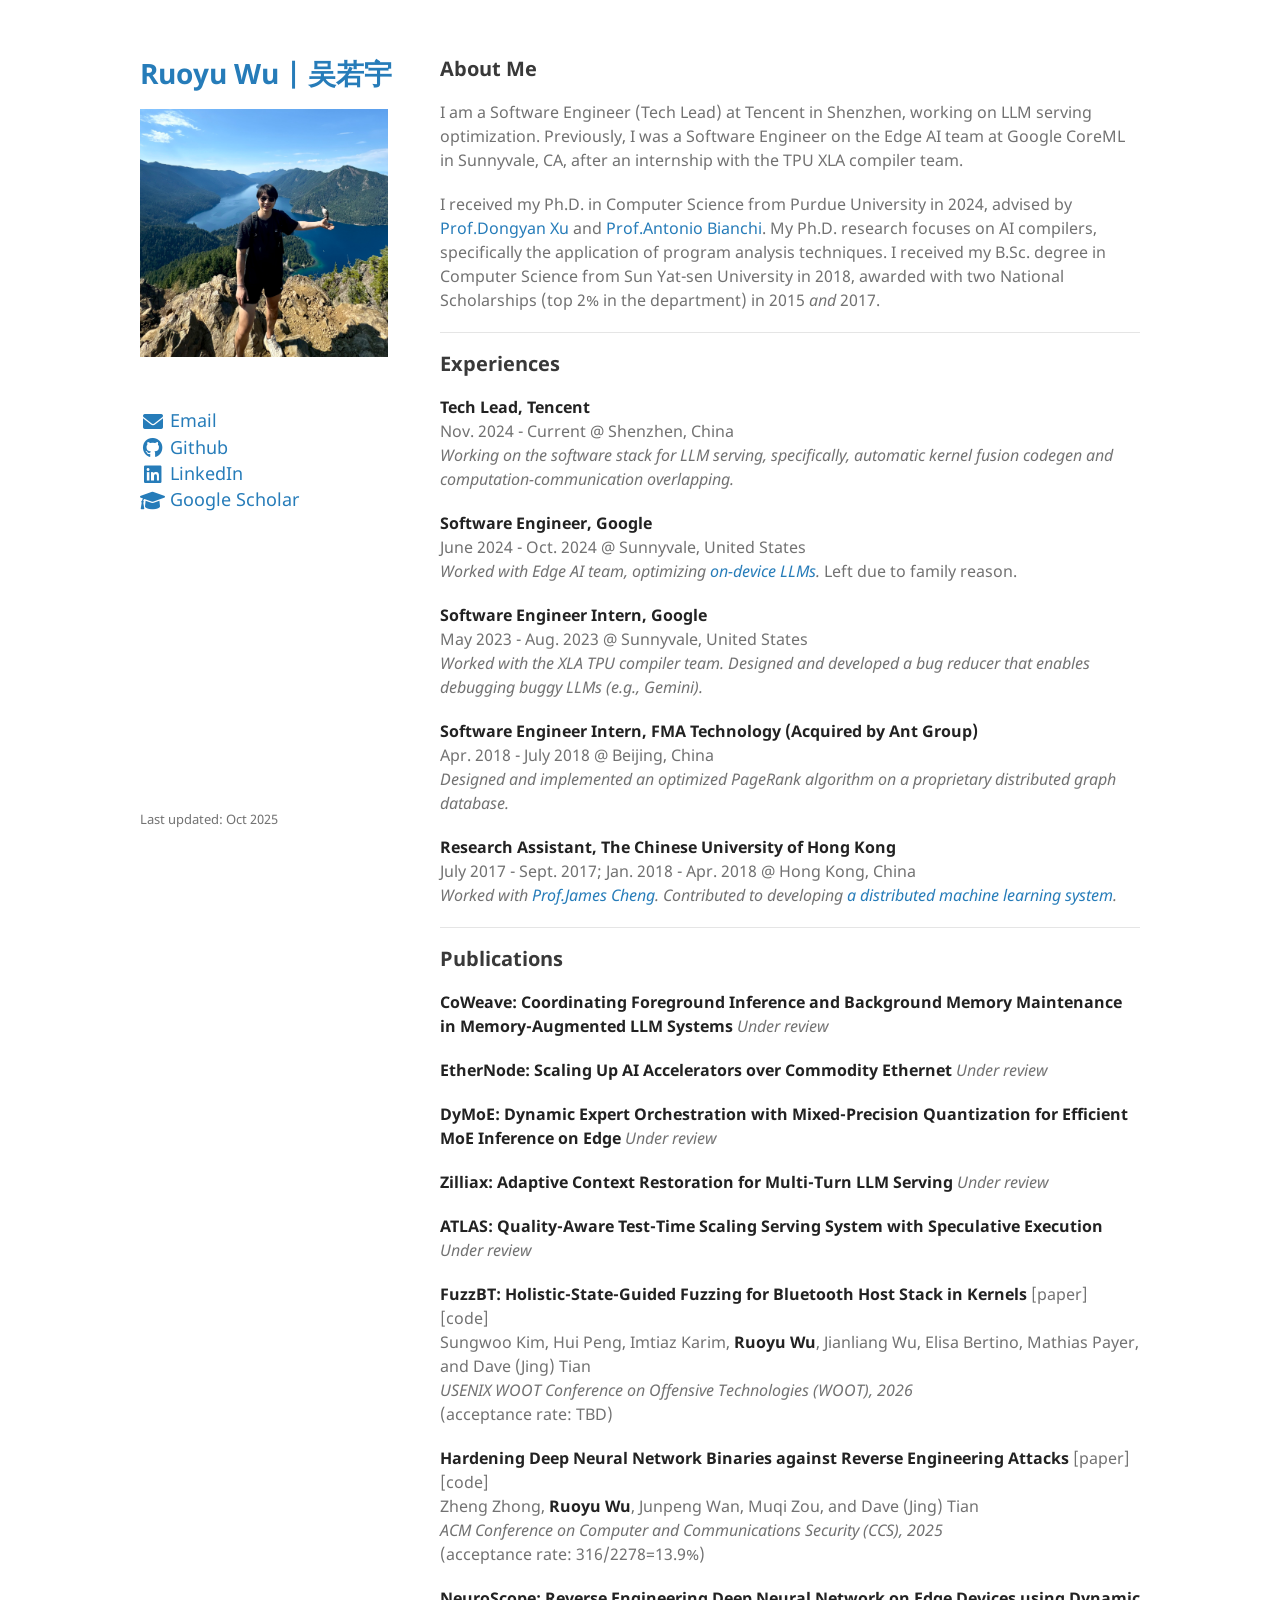
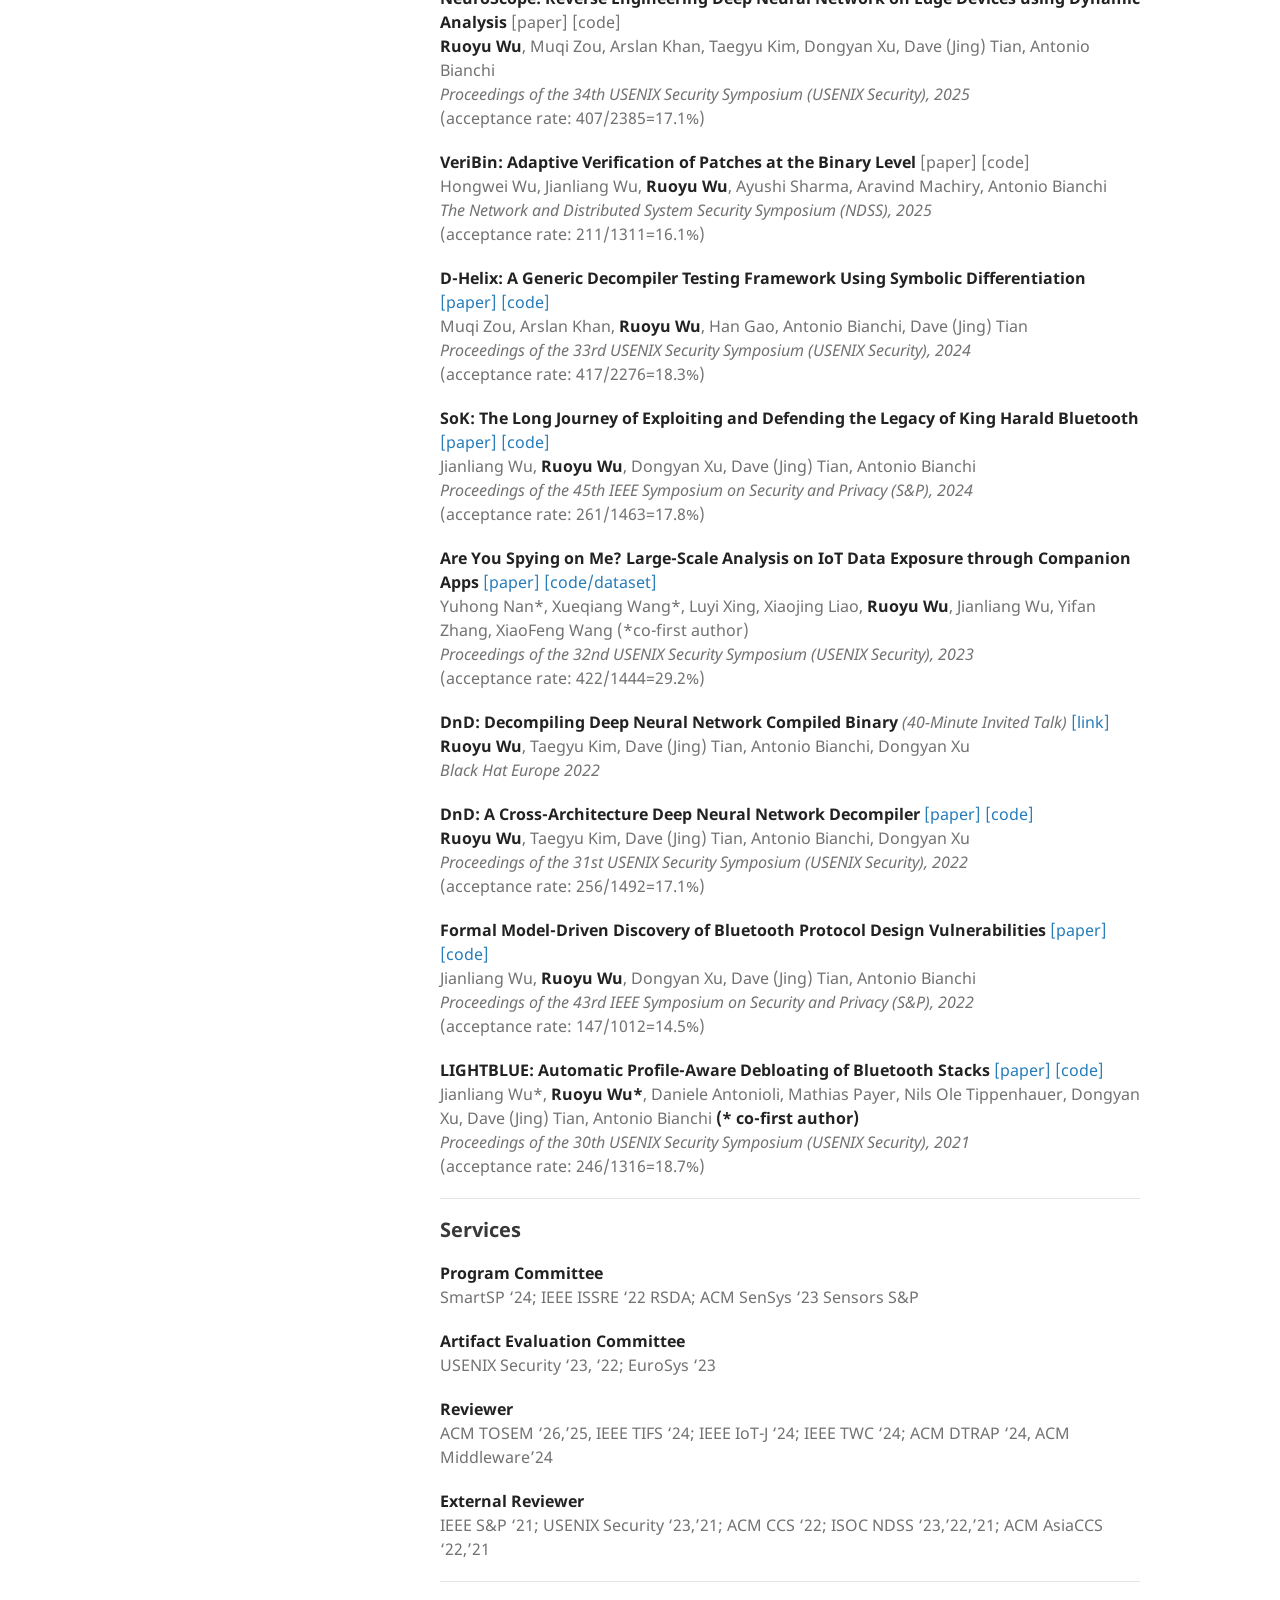
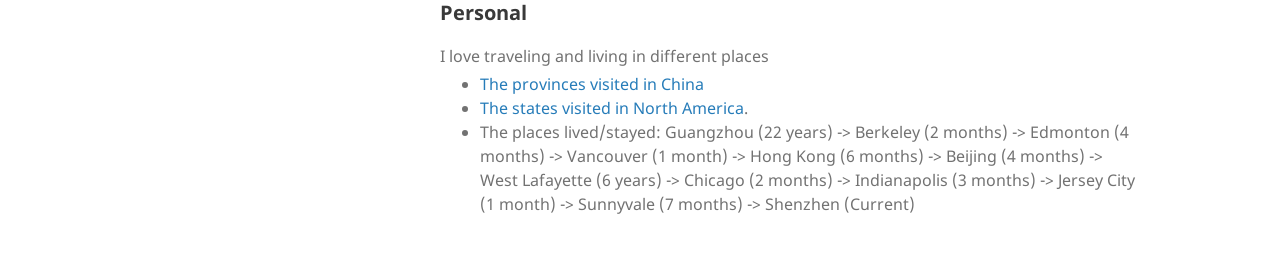
==== index.html @ a8483239 "Deploying to master from @ wuruoyu/wuruoyu.github.io.private@ff35160b648321891e55b124b56b1a07b6eb4d8" ====
<!DOCTYPE html>
<html lang="en-US">
  <head>
    <!-- Google tag (gtag.js) -->
    <script async src="https://www.googletagmanager.com/gtag/js?id=G-TM3153CWL5"></script>
    <script>
    window.dataLayer = window.dataLayer || [];
    function gtag(){dataLayer.push(arguments);}
    gtag('js', new Date());

    gtag('config', 'G-TM3153CWL5');
    </script>

    <title>Ruoyu Wu | 吴若宇</title>
    <meta charset="UTF-8">
    <meta http-equiv="X-UA-Compatible" content="IE=edge">
    <meta name="viewport" content="width=device-width, initial-scale=1">

    <link rel="stylesheet" href="/assets/css/style.css?v=">
    <link rel="stylesheet" href="//cdnjs.cloudflare.com/ajax/libs/font-awesome/6.0.0-beta2/css/all.min.css">
    <!--[if lt IE 9]>
    <script src="https://cdnjs.cloudflare.com/ajax/libs/html5shiv/3.7.3/html5shiv.min.js"></script>
    <![endif]-->

  </head>

  
  <body>
    <div class="wrapper">
      <header>
        <h1><a href="/">Ruoyu Wu | 吴若宇</a></h1>
        
        <img src="/assets/img/avatar.jpg" alt="Logo" style="width: 92%; height: 92%"/>

        <!--<p class="view"></p>-->

        <p class="view"></p>

        <br>

        <ul class="iconlink">

          <li>
            <a href="mailto:wuruoyu@me.com">
              <i class="fas fa-fw fa-envelope fa-lg" aria-hidden="true"></i></i><span class="label" style="font-size: 110%"> Email</span>
            </a>
          </li>

          <li>
            <a href="https://www.github.com/wuruoyu">
              <i class="fab fa-fw fa-github fa-lg" aria-hidden="true"></i></i><span class="label" style="font-size: 110%"> Github</span>
            </a>
          </li>

          <li>
            <a href="https://www.linkedin.com/in/ruoyu-wu-4b61b7103">
              <i class="fab fa-fw fa-linkedin fa-lg" aria-hidden="true"></i></i><span class="label" style="font-size: 110%"> LinkedIn</span>
            </a>
          </li>

          <li>
            <a href="https://scholar.google.com/citations?hl=en&user=iSGhwg4AAAAJ&view_op=list_works&gmla=AJsN-F4Anp7SqEa28OaKbcko_k4V6YHqDHBzwA5buR9jltOpwv8Orur8jdWsmZI1QzJl3k43u1BnpTcKhWvhgNEs_shBRdI-vrGrnuv4N0mR66okeB_n9Xw">
              <i class="fas fa-fw fa-graduation-cap fa-lg" aria-hidden="true"></i></i><span class="label" style="font-size: 110%"> Google Scholar</span>
            </a>
          </li>

          <!--<li>-->
            <!--<a href="https://www.steamcommunity.com/profiles/">-->
              <!--<i class="fab fa-fw fa-steam fa-lg" aria-hidden="true"></i></i><span class="label" style="font-size: 110%"> Steam</span>-->
            <!--</a>-->
          <!--</li>-->

        </ul>

      </header>
      <section>

      <h2 id="about-me">About Me</h2>
<p>I am a Software Engineer (Tech Lead) at Tencent in Shenzhen, working on LLM serving optimization. Previously, I was a Software Engineer on the Edge AI team at Google CoreML in Sunnyvale, CA, after an internship with the TPU XLA compiler team.</p>

<p>I received my Ph.D. in Computer Science from Purdue University in 2024, advised by <a href="https://www.cs.purdue.edu/homes/dxu/">Prof.Dongyan Xu</a> and <a href="http://antoniobianchi.me/">Prof.Antonio Bianchi</a>. My Ph.D. research focuses on AI compilers, specifically the application of program analysis techniques. I received my B.Sc. degree in Computer Science from Sun Yat-sen University in 2018, awarded with two National Scholarships (top 2% in the department) in 2015 <em>and</em> 2017.</p>

<hr />

<h2 id="experiences">Experiences</h2>

<p><strong>Tech Lead, Tencent</strong><br />
Nov. 2024 - Current @ Shenzhen, China<br />
<em>Working on the software stack for LLM serving, specifically, automatic kernel fusion codegen and computation-communication overlapping.</em></p>

<p><strong>Software Engineer, Google</strong><br />
June 2024 - Oct. 2024 @ Sunnyvale, United States<br />
<em>Worked with Edge AI team, optimizing <a href="https://github.com/google-ai-edge/LiteRT">on-device LLMs</a>.</em> Left due to family reason.</p>

<p><strong>Software Engineer Intern, Google</strong><br />
May 2023 - Aug. 2023  @ Sunnyvale, United States<br />
<em>Worked with the XLA TPU compiler team. Designed and developed a bug reducer that enables debugging buggy LLMs (e.g., Gemini).</em></p>

<p><strong>Software Engineer Intern, FMA Technology (Acquired by Ant Group)</strong><br />
Apr. 2018 - July 2018 @ Beijing, China <br />
<em>Designed and implemented an optimized PageRank algorithm on a proprietary distributed graph database.</em></p>

<p><strong>Research Assistant, The Chinese University of Hong Kong</strong><br />
July 2017 - Sept. 2017; Jan. 2018 - Apr. 2018 @ Hong Kong, China<br />
<em>Worked with <a href="https://www.cse.cuhk.edu.hk/~jcheng/">Prof.James Cheng</a>. Contributed to developing <a href="https://github.com/Yuzhen11/flexps">a distributed machine learning system</a>.</em></p>

<hr />

<h2 id="publications">Publications</h2>

<p><strong>CoWeave: Coordinating Foreground Inference and Background Memory Maintenance in Memory-Augmented LLM Systems</strong>
<em>Under review</em></p>

<p><strong>EtherNode: Scaling Up AI Accelerators over Commodity Ethernet</strong>
<em>Under review</em></p>

<p><strong>DyMoE: Dynamic Expert Orchestration with Mixed-Precision Quantization for Efficient MoE Inference on Edge</strong>
<em>Under review</em></p>

<p><strong>Zilliax: Adaptive Context Restoration for Multi-Turn LLM Serving</strong>
<em>Under review</em></p>

<p><strong>ATLAS: Quality-Aware Test-Time Scaling Serving System with Speculative Execution</strong>
<em>Under review</em></p>

<p><strong>FuzzBT: Holistic-State-Guided Fuzzing for Bluetooth Host Stack in Kernels</strong> [paper] [code]<br />
Sungwoo Kim, Hui Peng, Imtiaz Karim, <strong>Ruoyu Wu</strong>, Jianliang Wu, Elisa Bertino, Mathias Payer, and Dave (Jing) Tian<br />
<em>USENIX WOOT Conference on Offensive Technologies (WOOT), 2026</em><br />
(acceptance rate: TBD)</p>

<p><strong>Hardening Deep Neural Network Binaries against Reverse Engineering Attacks</strong> [paper] [code]<br />
Zheng Zhong, <strong>Ruoyu Wu</strong>, Junpeng Wan, Muqi Zou, and Dave (Jing) Tian<br />
<em>ACM Conference on Computer and Communications Security (CCS), 2025</em><br />
(acceptance rate: 316/2278=13.9%)</p>

<p><strong>NeuroScope: Reverse Engineering Deep Neural Network on Edge Devices using Dynamic Analysis</strong> [paper] [code] <br />
<strong>Ruoyu Wu</strong>, Muqi Zou, Arslan Khan, Taegyu Kim, Dongyan Xu, Dave (Jing) Tian, Antonio Bianchi<br />
<em>Proceedings of the 34th USENIX Security Symposium (USENIX Security), 2025</em> <br />
(acceptance rate: 407/2385=17.1%)</p>

<p><strong>VeriBin: Adaptive Verification of Patches at the Binary Level</strong> [paper] [code] <br />
Hongwei Wu, Jianliang Wu, <strong>Ruoyu Wu</strong>, Ayushi Sharma, Aravind Machiry, Antonio Bianchi<br />
<em>The Network and Distributed System Security Symposium (NDSS), 2025</em><br />
(acceptance rate: 211/1311=16.1%)</p>

<p><strong>D-Helix: A Generic Decompiler Testing Framework Using Symbolic Differentiation</strong>  <a href="/assets/pdf/dhelix.pdf">[paper]</a> <a href="https://github.com/purseclab/D-helix">[code]</a> <br />
Muqi Zou, Arslan Khan, <strong>Ruoyu Wu</strong>, Han Gao, Antonio Bianchi, Dave (Jing) Tian<br />
<em>Proceedings of the 33rd USENIX Security Symposium (USENIX Security), 2024</em> <br />
(acceptance rate: 417/2276=18.3%)</p>

<p><strong>SoK: The Long Journey of Exploiting and Defending the Legacy of King Harald Bluetooth</strong> <a href="/assets/pdf/btsok.pdf">[paper]</a> <a href="https://github.com/purseclab/mesh-model">[code]</a>    <br />
Jianliang Wu, <strong>Ruoyu Wu</strong>, Dongyan Xu, Dave (Jing) Tian, Antonio Bianchi<br />
<em>Proceedings of the 45th IEEE Symposium on Security and Privacy (S&amp;P), 2024</em> <br />
(acceptance rate: 261/1463=17.8%)</p>

<p><strong>Are You Spying on Me? Large-Scale Analysis on IoT Data Exposure through Companion Apps</strong> <a href="/assets/pdf/IoTProfiler.pdf">[paper]</a> <a href="https://sites.google.com/view/iotprofiler">[code/dataset]</a> <br />
Yuhong Nan*, Xueqiang Wang*, Luyi Xing, Xiaojing Liao, <strong>Ruoyu Wu</strong>, Jianliang Wu, Yifan Zhang, XiaoFeng Wang (*co-first author)<br />
<em>Proceedings of the 32nd USENIX Security Symposium (USENIX Security), 2023</em> <br />
(acceptance rate: 422/1444=29.2%)</p>

<p><strong>DnD: Decompiling Deep Neural Network Compiled Binary</strong> <em>(40-Minute Invited Talk)</em> <a href="https://www.blackhat.com/eu-22/briefings/schedule/index.html#dnd-decompiling-deep-neural-network-compiled-binary-28993">[link]</a> <br />
<!--[[whitepaper]](/assets/pdf/dnd_bh_wp.pdf)   -->
<strong>Ruoyu Wu</strong>, Taegyu Kim, Dave (Jing) Tian, Antonio Bianchi, Dongyan Xu<br />
<em>Black Hat Europe 2022</em></p>

<p><strong>DnD: A Cross-Architecture Deep Neural Network Decompiler</strong> <a href="/assets/pdf/dnd.pdf">[paper]</a> <a href="https://github.com/purseclab/DnD">[code]</a> <br />
<strong>Ruoyu Wu</strong>, Taegyu Kim, Dave (Jing) Tian, Antonio Bianchi, Dongyan Xu<br />
<em>Proceedings of the 31st USENIX Security Symposium (USENIX Security), 2022</em> <br />
(acceptance rate: 256/1492=17.1%)</p>

<p><strong>Formal Model-Driven Discovery of Bluetooth Protocol Design Vulnerabilities</strong> <a href="/assets/pdf/btfm.pdf">[paper]</a> <a href="https://github.com/purseclab/btmodel_proverif">[code]</a><br />
Jianliang Wu, <strong>Ruoyu Wu</strong>, Dongyan Xu, Dave (Jing) Tian, Antonio Bianchi<br />
<em>Proceedings of the 43rd IEEE Symposium on Security and Privacy (S&amp;P), 2022</em> <br />
(acceptance rate: 147/1012=14.5%)</p>

<p><strong>LIGHTBLUE: Automatic Profile-Aware Debloating of Bluetooth Stacks</strong> <a href="/assets/pdf/lightblue.pdf">[paper]</a> <a href="https://github.com/purseclab/lightblue">[code]</a>  <br />
Jianliang Wu*, <strong>Ruoyu Wu*</strong>, Daniele Antonioli, Mathias Payer, Nils Ole Tippenhauer, Dongyan Xu, Dave (Jing) Tian, Antonio Bianchi <strong>(* co-first author)</strong> <br />
<em>Proceedings of the 30th USENIX Security Symposium (USENIX Security), 2021</em> <br />
(acceptance rate: 246/1316=18.7%)</p>

<hr />

<h2 id="services">Services</h2>

<p><strong>Program Committee</strong><br />
SmartSP ‘24; IEEE ISSRE ‘22 RSDA; ACM SenSys ‘23 Sensors S&amp;P</p>

<p><strong>Artifact Evaluation Committee</strong> <br />
USENIX Security ‘23, ‘22; EuroSys ‘23</p>

<p><strong>Reviewer</strong> <br />
ACM TOSEM ‘26,’25, IEEE TIFS ‘24; IEEE IoT-J ‘24; IEEE TWC ‘24; ACM DTRAP ‘24, ACM Middleware’24</p>

<p><strong>External Reviewer</strong><br />
IEEE S&amp;P ‘21; USENIX Security ‘23,’21; ACM CCS ‘22; ISOC NDSS ‘23,’22,’21; ACM AsiaCCS ‘22,’21</p>

<hr />

<h2 id="personal">Personal</h2>
<p>I love traveling and living in different places</p>
<ul>
  <li><a href="./china_travel.html">The provinces visited in China</a></li>
  <li><a href="./na_travel.html">The states visited in North America</a>.</li>
  <li>The places lived/stayed: Guangzhou (22 years) -&gt; Berkeley (2 months) -&gt; Edmonton (4 months) -&gt; Vancouver (1 month) -&gt; Hong Kong (6 months) -&gt; Beijing (4 months) -&gt; West Lafayette (6 years) -&gt; Chicago (2 months) -&gt; Indianapolis (3 months) -&gt; Jersey City (1 month) -&gt; Sunnyvale (7 months) -&gt; Shenzhen (Current)</li>
</ul>



      </section>
      <footer>
        

        
        <p><small> Last updated: Oct 2025</small></p>
        
      </footer>
    </div>
    <script src="/assets/js/scale.fix.js"></script>
    <!--<script type="text/javascript" id="clustrmaps" src="//clustrmaps.com/map_v2.js?d=CG1Ki6-8ZvNDOkRKNr_563T5Za79VQlgTvgvoc8qUh4"></script>-->
  </body>
</html>
---- assets/css/style.css ----
@font-face {
  font-family: "Noto Sans";
  font-weight: 400;
  font-style: normal;
  src: url("../fonts/Noto-Sans-regular/Noto-Sans-regular.eot");
  src: url("../fonts/Noto-Sans-regular/Noto-Sans-regular.eot?#iefix") format("embedded-opentype"), local("Noto Sans"), local("Noto-Sans-regular"), url("../fonts/Noto-Sans-regular/Noto-Sans-regular.woff2") format("woff2"), url("../fonts/Noto-Sans-regular/Noto-Sans-regular.woff") format("woff"), url("../fonts/Noto-Sans-regular/Noto-Sans-regular.ttf") format("truetype"), url("../fonts/Noto-Sans-regular/Noto-Sans-regular.svg#NotoSans") format("svg");
}
@font-face {
  font-family: "Noto Sans";
  font-weight: 700;
  font-style: normal;
  src: url("../fonts/Noto-Sans-700/Noto-Sans-700.eot");
  src: url("../fonts/Noto-Sans-700/Noto-Sans-700.eot?#iefix") format("embedded-opentype"), local("Noto Sans Bold"), local("Noto-Sans-700"), url("../fonts/Noto-Sans-700/Noto-Sans-700.woff2") format("woff2"), url("../fonts/Noto-Sans-700/Noto-Sans-700.woff") format("woff"), url("../fonts/Noto-Sans-700/Noto-Sans-700.ttf") format("truetype"), url("../fonts/Noto-Sans-700/Noto-Sans-700.svg#NotoSans") format("svg");
}
@font-face {
  font-family: "Noto Sans";
  font-weight: 400;
  font-style: italic;
  src: url("../fonts/Noto-Sans-italic/Noto-Sans-italic.eot");
  src: url("../fonts/Noto-Sans-italic/Noto-Sans-italic.eot?#iefix") format("embedded-opentype"), local("Noto Sans Italic"), local("Noto-Sans-italic"), url("../fonts/Noto-Sans-italic/Noto-Sans-italic.woff2") format("woff2"), url("../fonts/Noto-Sans-italic/Noto-Sans-italic.woff") format("woff"), url("../fonts/Noto-Sans-italic/Noto-Sans-italic.ttf") format("truetype"), url("../fonts/Noto-Sans-italic/Noto-Sans-italic.svg#NotoSans") format("svg");
}
@font-face {
  font-family: "Noto Sans";
  font-weight: 700;
  font-style: italic;
  src: url("../fonts/Noto-Sans-700italic/Noto-Sans-700italic.eot");
  src: url("../fonts/Noto-Sans-700italic/Noto-Sans-700italic.eot?#iefix") format("embedded-opentype"), local("Noto Sans Bold Italic"), local("Noto-Sans-700italic"), url("../fonts/Noto-Sans-700italic/Noto-Sans-700italic.woff2") format("woff2"), url("../fonts/Noto-Sans-700italic/Noto-Sans-700italic.woff") format("woff"), url("../fonts/Noto-Sans-700italic/Noto-Sans-700italic.ttf") format("truetype"), url("../fonts/Noto-Sans-700italic/Noto-Sans-700italic.svg#NotoSans") format("svg");
}
.highlight table td {
  padding: 5px;
}

.highlight table pre {
  margin: 0;
}

.highlight .cm {
  color: #999988;
  font-style: italic;
}

.highlight .cp {
  color: #999999;
  font-weight: bold;
}

.highlight .c1 {
  color: #999988;
  font-style: italic;
}

.highlight .cs {
  color: #999999;
  font-weight: bold;
  font-style: italic;
}

.highlight .c, .highlight .cd {
  color: #999988;
  font-style: italic;
}

.highlight .err {
  color: #a61717;
  background-color: #e3d2d2;
}

.highlight .gd {
  color: #000000;
  background-color: #ffdddd;
}

.highlight .ge {
  color: #000000;
  font-style: italic;
}

.highlight .gr {
  color: #aa0000;
}

.highlight .gh {
  color: #999999;
}

.highlight .gi {
  color: #000000;
  background-color: #ddffdd;
}

.highlight .go {
  color: #888888;
}

.highlight .gp {
  color: #555555;
}

.highlight .gs {
  font-weight: bold;
}

.highlight .gu {
  color: #aaaaaa;
}

.highlight .gt {
  color: #aa0000;
}

.highlight .kc {
  color: #000000;
  font-weight: bold;
}

.highlight .kd {
  color: #000000;
  font-weight: bold;
}

.highlight .kn {
  color: #000000;
  font-weight: bold;
}

.highlight .kp {
  color: #000000;
  font-weight: bold;
}

.highlight .kr {
  color: #000000;
  font-weight: bold;
}

.highlight .kt {
  color: #445588;
  font-weight: bold;
}

.highlight .k, .highlight .kv {
  color: #000000;
  font-weight: bold;
}

.highlight .mf {
  color: #009999;
}

.highlight .mh {
  color: #009999;
}

.highlight .il {
  color: #009999;
}

.highlight .mi {
  color: #009999;
}

.highlight .mo {
  color: #009999;
}

.highlight .m, .highlight .mb, .highlight .mx {
  color: #009999;
}

.highlight .sb {
  color: #d14;
}

.highlight .sc {
  color: #d14;
}

.highlight .sd {
  color: #d14;
}

.highlight .s2 {
  color: #d14;
}

.highlight .se {
  color: #d14;
}

.highlight .sh {
  color: #d14;
}

.highlight .si {
  color: #d14;
}

.highlight .sx {
  color: #d14;
}

.highlight .sr {
  color: #009926;
}

.highlight .s1 {
  color: #d14;
}

.highlight .ss {
  color: #990073;
}

.highlight .s {
  color: #d14;
}

.highlight .na {
  color: #008080;
}

.highlight .bp {
  color: #999999;
}

.highlight .nb {
  color: #0086B3;
}

.highlight .nc {
  color: #445588;
  font-weight: bold;
}

.highlight .no {
  color: #008080;
}

.highlight .nd {
  color: #3c5d5d;
  font-weight: bold;
}

.highlight .ni {
  color: #800080;
}

.highlight .ne {
  color: #990000;
  font-weight: bold;
}

.highlight .nf {
  color: #990000;
  font-weight: bold;
}

.highlight .nl {
  color: #990000;
  font-weight: bold;
}

.highlight .nn {
  color: #555555;
}

.highlight .nt {
  color: #000080;
}

.highlight .vc {
  color: #008080;
}

.highlight .vg {
  color: #008080;
}

.highlight .vi {
  color: #008080;
}

.highlight .nv {
  color: #008080;
}

.highlight .ow {
  color: #000000;
  font-weight: bold;
}

.highlight .o {
  color: #000000;
  font-weight: bold;
}

.highlight .w {
  color: #bbbbbb;
}

.highlight {
  background-color: #f8f8f8;
}

body {
  background-color: #fff;
  padding: 50px;
  font: 16px/1.5 "Noto Sans", "Helvetica Neue", Helvetica, Arial, sans-serif;
  color: #727272;
  font-weight: 400;
}

h1, h2, h3, h4, h5, h6 {
  color: #222;
  margin: 0 0 20px;
}

p, ol, table, pre, dl {
  margin: 0 0 20px;
}

ul {
  margin: 0 0 0;
  margin-top: -1em;
}

h1, h2, h3 {
  line-height: 1.1;
}

h1 {
  font-size: 28px;
}

h2 {
  font-size: 20px;
  color: #393939;
}

h3 {
  font-size: 17px;
  color: #494949;
}

h4, h5, h6 {
  color: #494949;
}

a {
  color: #267CB9;
  text-decoration: none;
}

a:hover, a:focus {
  color: #069;
  font-weight: bold;
}

a small {
  font-size: 13px;
  color: #777;
  margin-top: -0.3em;
  display: block;
}

a:hover small {
  color: #777;
}

.wrapper {
  width: 1000px;
  margin: 0 auto;
}

blockquote {
  border-left: 1px solid #e5e5e5;
  margin: 0;
  padding: 0 0 0 20px;
  font-style: italic;
}

code, pre {
  font-family: Monaco, Bitstream Vera Sans Mono, Lucida Console, Terminal, Consolas, Liberation Mono, DejaVu Sans Mono, Courier New, monospace;
  color: #333;
}

pre {
  padding: 8px 15px;
  background: #f8f8f8;
  border-radius: 5px;
  border: 1px solid #e5e5e5;
  overflow-x: auto;
}

table {
  width: 100%;
  border-collapse: collapse;
}

th, td {
  text-align: left;
  padding: 5px 10px;
  border-bottom: 1px solid #e5e5e5;
}

dt {
  color: #444;
  font-weight: 700;
}

th {
  color: #444;
}

img {
  max-width: 100%;
}

header {
  width: 270px;
  float: left;
  position: fixed;
  -webkit-font-smoothing: subpixel-antialiased;
}

ul.iconlink {
  list-style: none;
  text-align: left;
  margin: 0;
  padding: 0;
}

ul.downloads {
  list-style: none;
  height: 40px;
  padding: 0;
  background: #f4f4f4;
  border-radius: 5px;
  border: 1px solid #e0e0e0;
  width: 270px;
}

.downloads li {
  width: 89px;
  float: left;
  border-right: 1px solid #e0e0e0;
  height: 40px;
}

.downloads li:first-child a {
  border-radius: 5px 0 0 5px;
}

.downloads li:last-child a {
  border-radius: 0 5px 5px 0;
}

.downloads a {
  line-height: 1;
  font-size: 11px;
  color: #676767;
  display: block;
  text-align: center;
  padding-top: 6px;
  height: 34px;
}

.downloads a:hover, .downloads a:focus {
  color: #675C5C;
  font-weight: bold;
}

.downloads ul a:active {
  background-color: #f0f0f0;
}

strong {
  color: #222;
  font-weight: 700;
}

.downloads li + li + li {
  border-right: none;
  width: 89px;
}

.downloads a strong {
  font-size: 14px;
  display: block;
  color: #222;
}

section {
  width: 700px;
  float: right;
  padding-bottom: 50px;
}

small {
  font-size: 13px;
}

hr {
  border: 0;
  background: #e5e5e5;
  height: 1px;
  margin: 0 0 20px;
}

footer {
  width: 270px;
  float: left;
  position: fixed;
  bottom: 50px;
  -webkit-font-smoothing: subpixel-antialiased;
}

@media print, screen and (max-width: 960px) {
  div.wrapper {
    width: auto;
    margin: 0;
  }
  header, section, footer {
    float: none;
    position: static;
    width: auto;
  }
  header {
    padding-right: 320px;
  }
  section {
    border: 1px solid #e5e5e5;
    border-width: 1px 0;
    padding: 20px 0;
    margin: 0 0 20px;
  }
  header a small {
    display: inline;
  }
  header ul {
    position: absolute;
    right: 50px;
    top: 52px;
  }
}
@media print, screen and (max-width: 720px) {
  body {
    word-wrap: break-word;
  }
  header {
    padding: 0;
  }
  header ul, header p.view {
    position: static;
  }
  pre, code {
    word-wrap: normal;
  }
}
@media print, screen and (max-width: 480px) {
  body {
    padding: 15px;
  }
  .downloads {
    width: 99%;
  }
  .downloads li, .downloads li + li + li {
    width: 33%;
  }
}
@media print {
  body {
    padding: 0.4in;
    font-size: 13pt;
    color: #444;
  }
}

/*# sourceMappingURL=style.css.map */
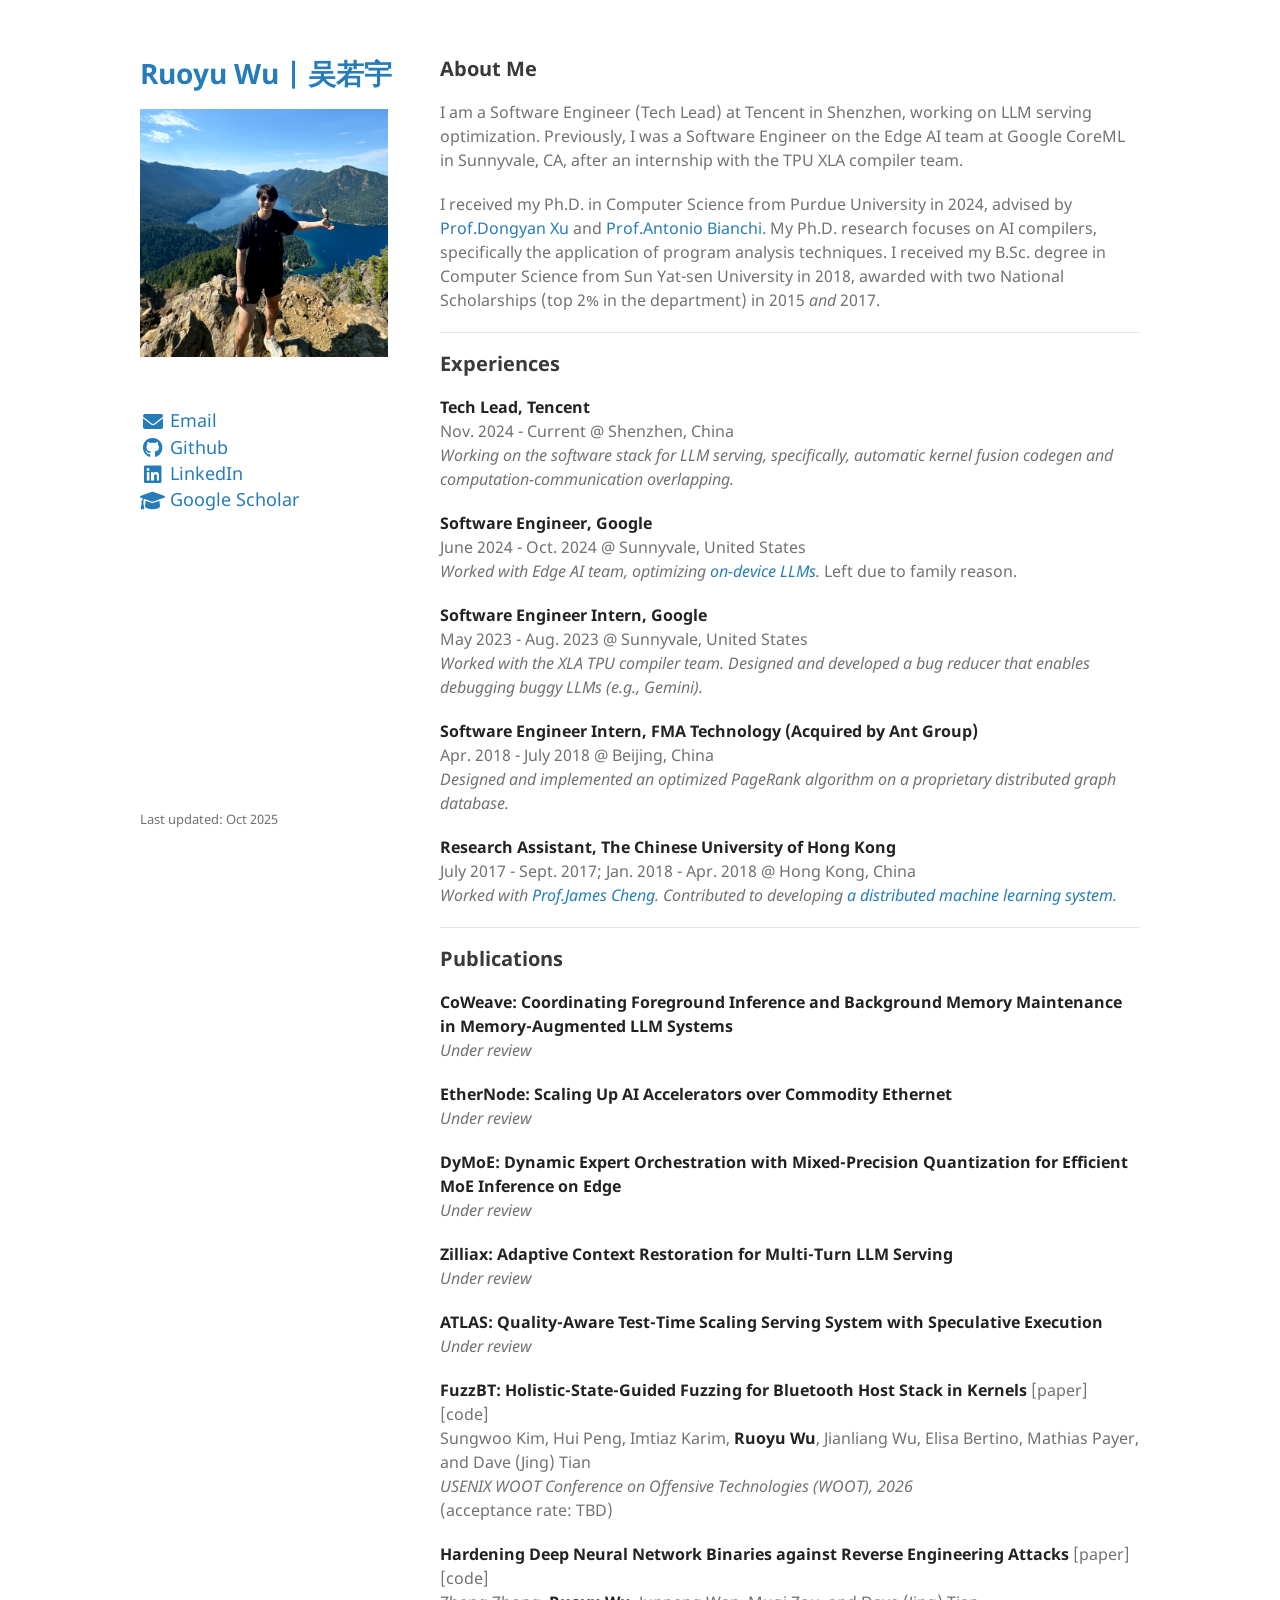
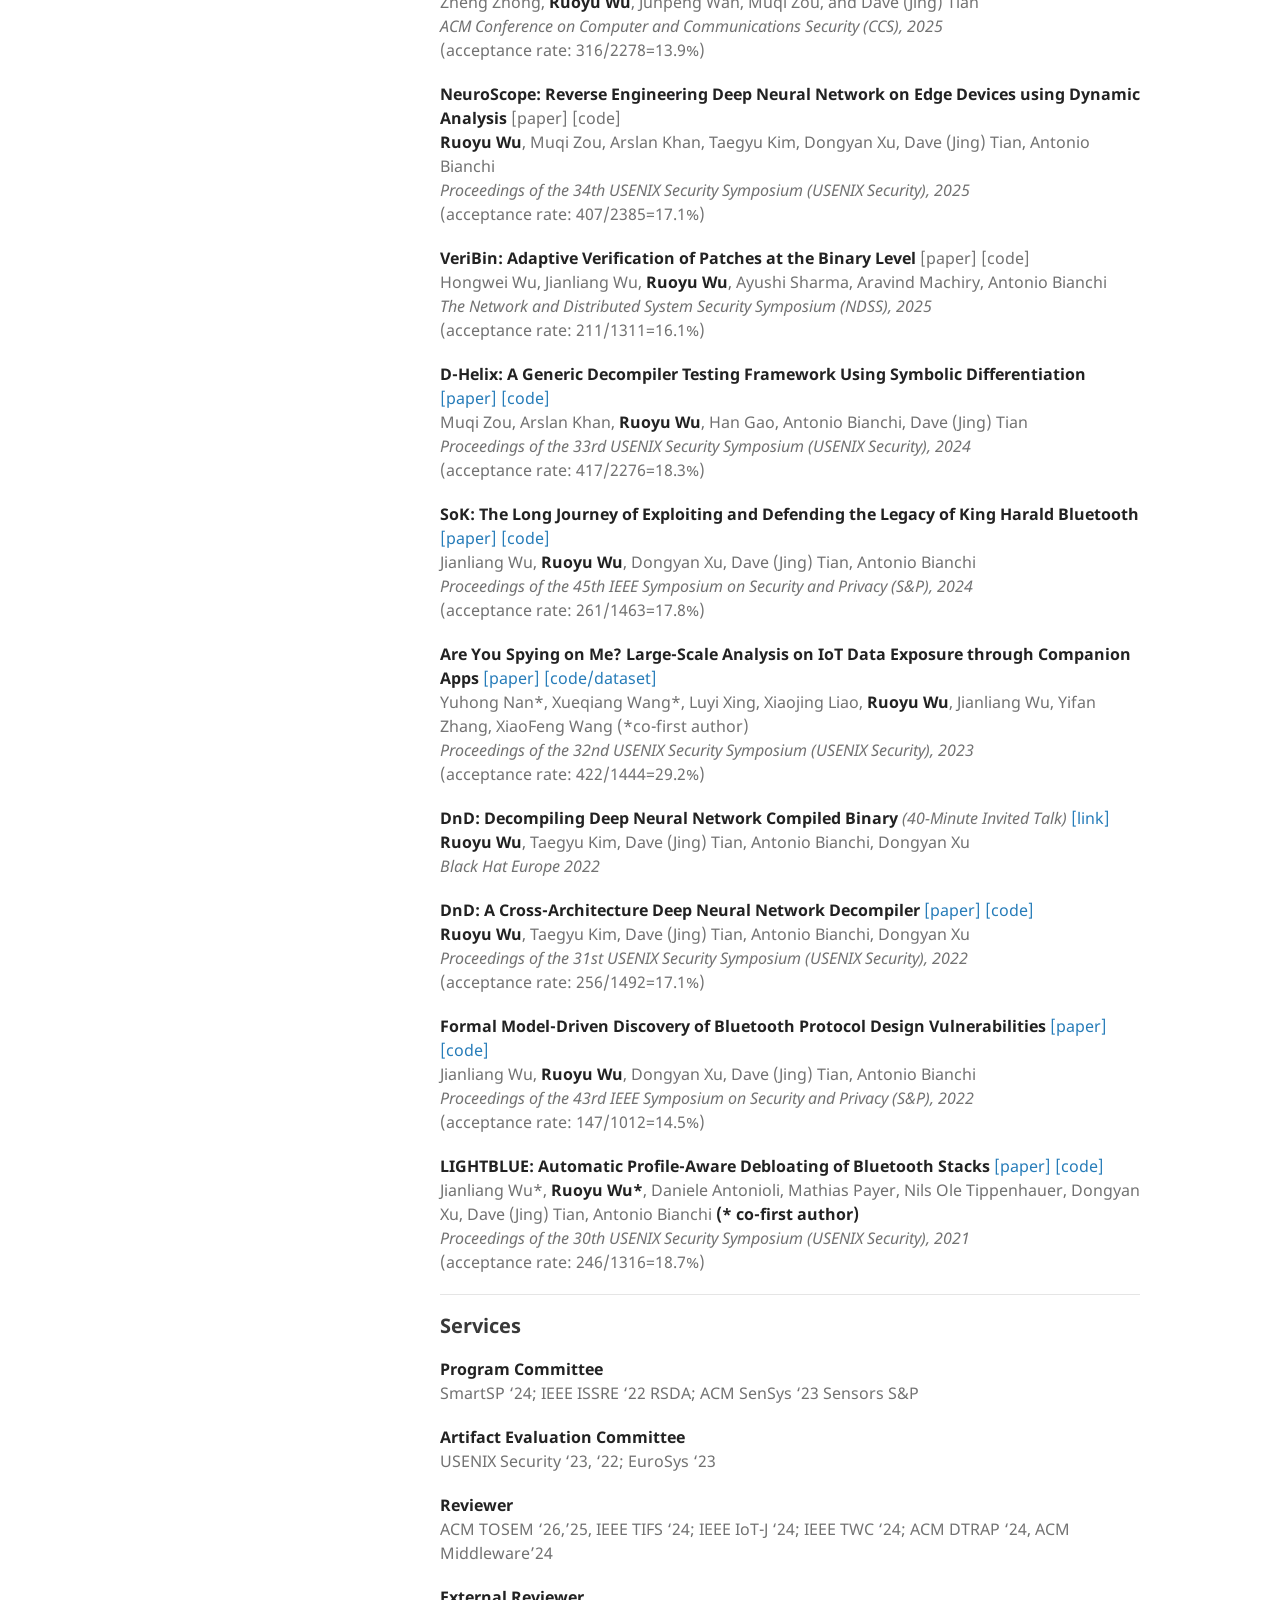
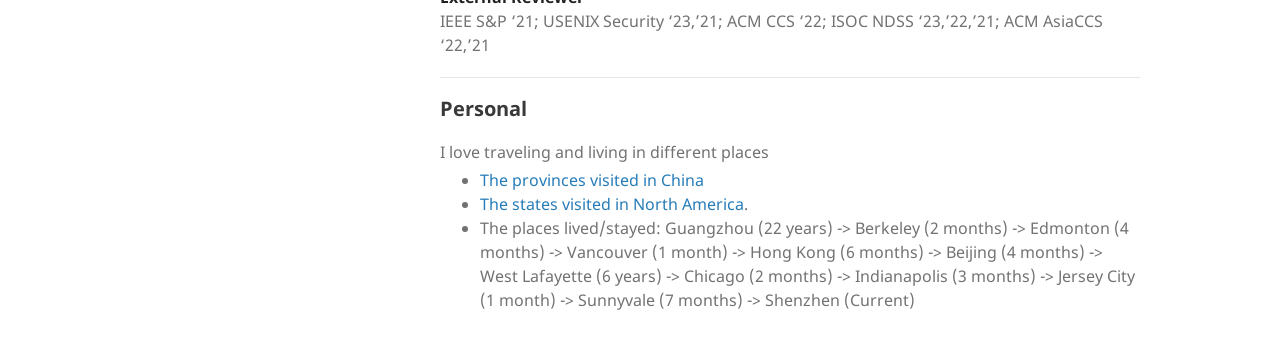
==== commit ea4dd105: "Deploying to master from @ wuruoyu/wuruoyu.github.io.private@19b0fefa5f1b2cf53d4910815ee73f3a18912e1" ====
--- a/index.html
+++ b/index.html
@@ -108,19 +108,19 @@
 
 <h2 id="publications">Publications</h2>
 
-<p><strong>CoWeave: Coordinating Foreground Inference and Background Memory Maintenance in Memory-Augmented LLM Systems</strong>
-<em>Under review</em></p>
-
-<p><strong>EtherNode: Scaling Up AI Accelerators over Commodity Ethernet</strong>
-<em>Under review</em></p>
-
-<p><strong>DyMoE: Dynamic Expert Orchestration with Mixed-Precision Quantization for Efficient MoE Inference on Edge</strong>
-<em>Under review</em></p>
-
-<p><strong>Zilliax: Adaptive Context Restoration for Multi-Turn LLM Serving</strong>
-<em>Under review</em></p>
-
-<p><strong>ATLAS: Quality-Aware Test-Time Scaling Serving System with Speculative Execution</strong>
+<p><strong>CoWeave: Coordinating Foreground Inference and Background Memory Maintenance in Memory-Augmented LLM Systems</strong><br />
+<em>Under review</em></p>
+
+<p><strong>EtherNode: Scaling Up AI Accelerators over Commodity Ethernet</strong><br />
+<em>Under review</em></p>
+
+<p><strong>DyMoE: Dynamic Expert Orchestration with Mixed-Precision Quantization for Efficient MoE Inference on Edge</strong><br />
+<em>Under review</em></p>
+
+<p><strong>Zilliax: Adaptive Context Restoration for Multi-Turn LLM Serving</strong><br />
+<em>Under review</em></p>
+
+<p><strong>ATLAS: Quality-Aware Test-Time Scaling Serving System with Speculative Execution</strong><br />
 <em>Under review</em></p>
 
 <p><strong>FuzzBT: Holistic-State-Guided Fuzzing for Bluetooth Host Stack in Kernels</strong> [paper] [code]<br />
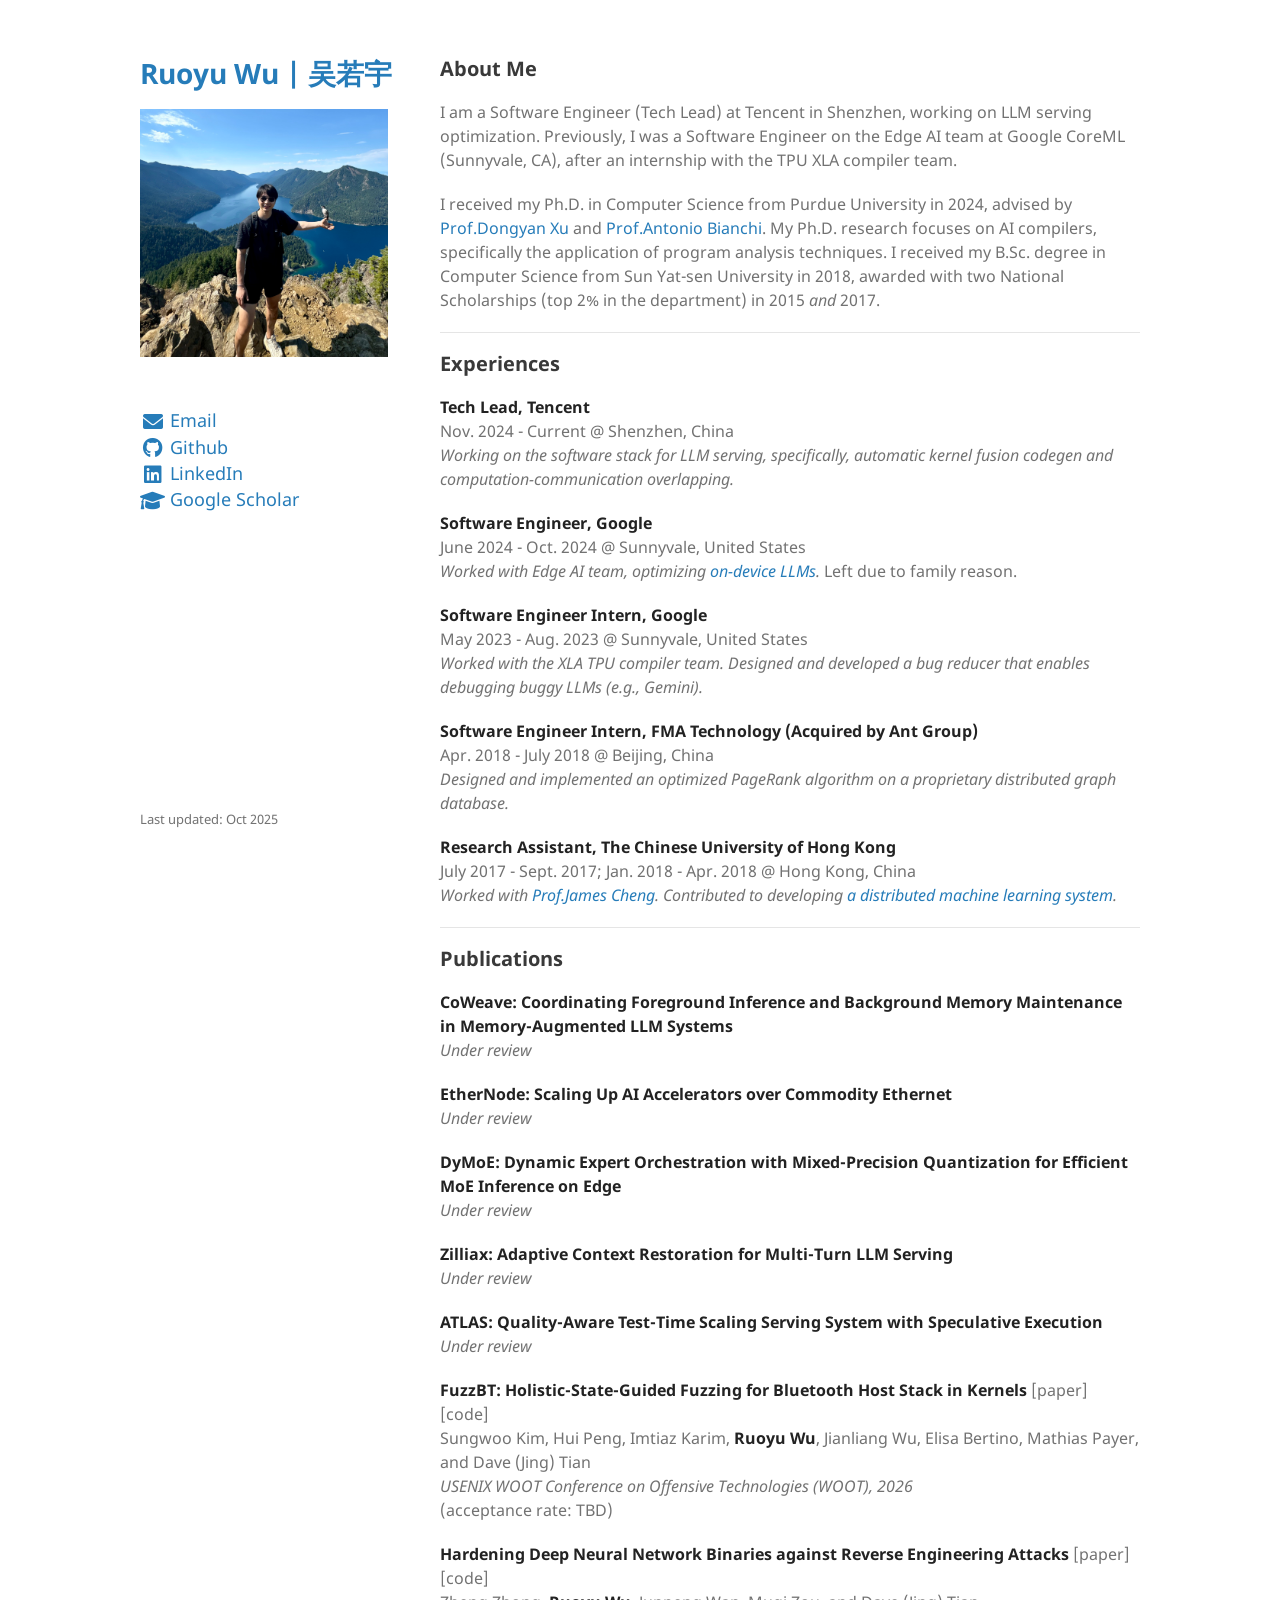
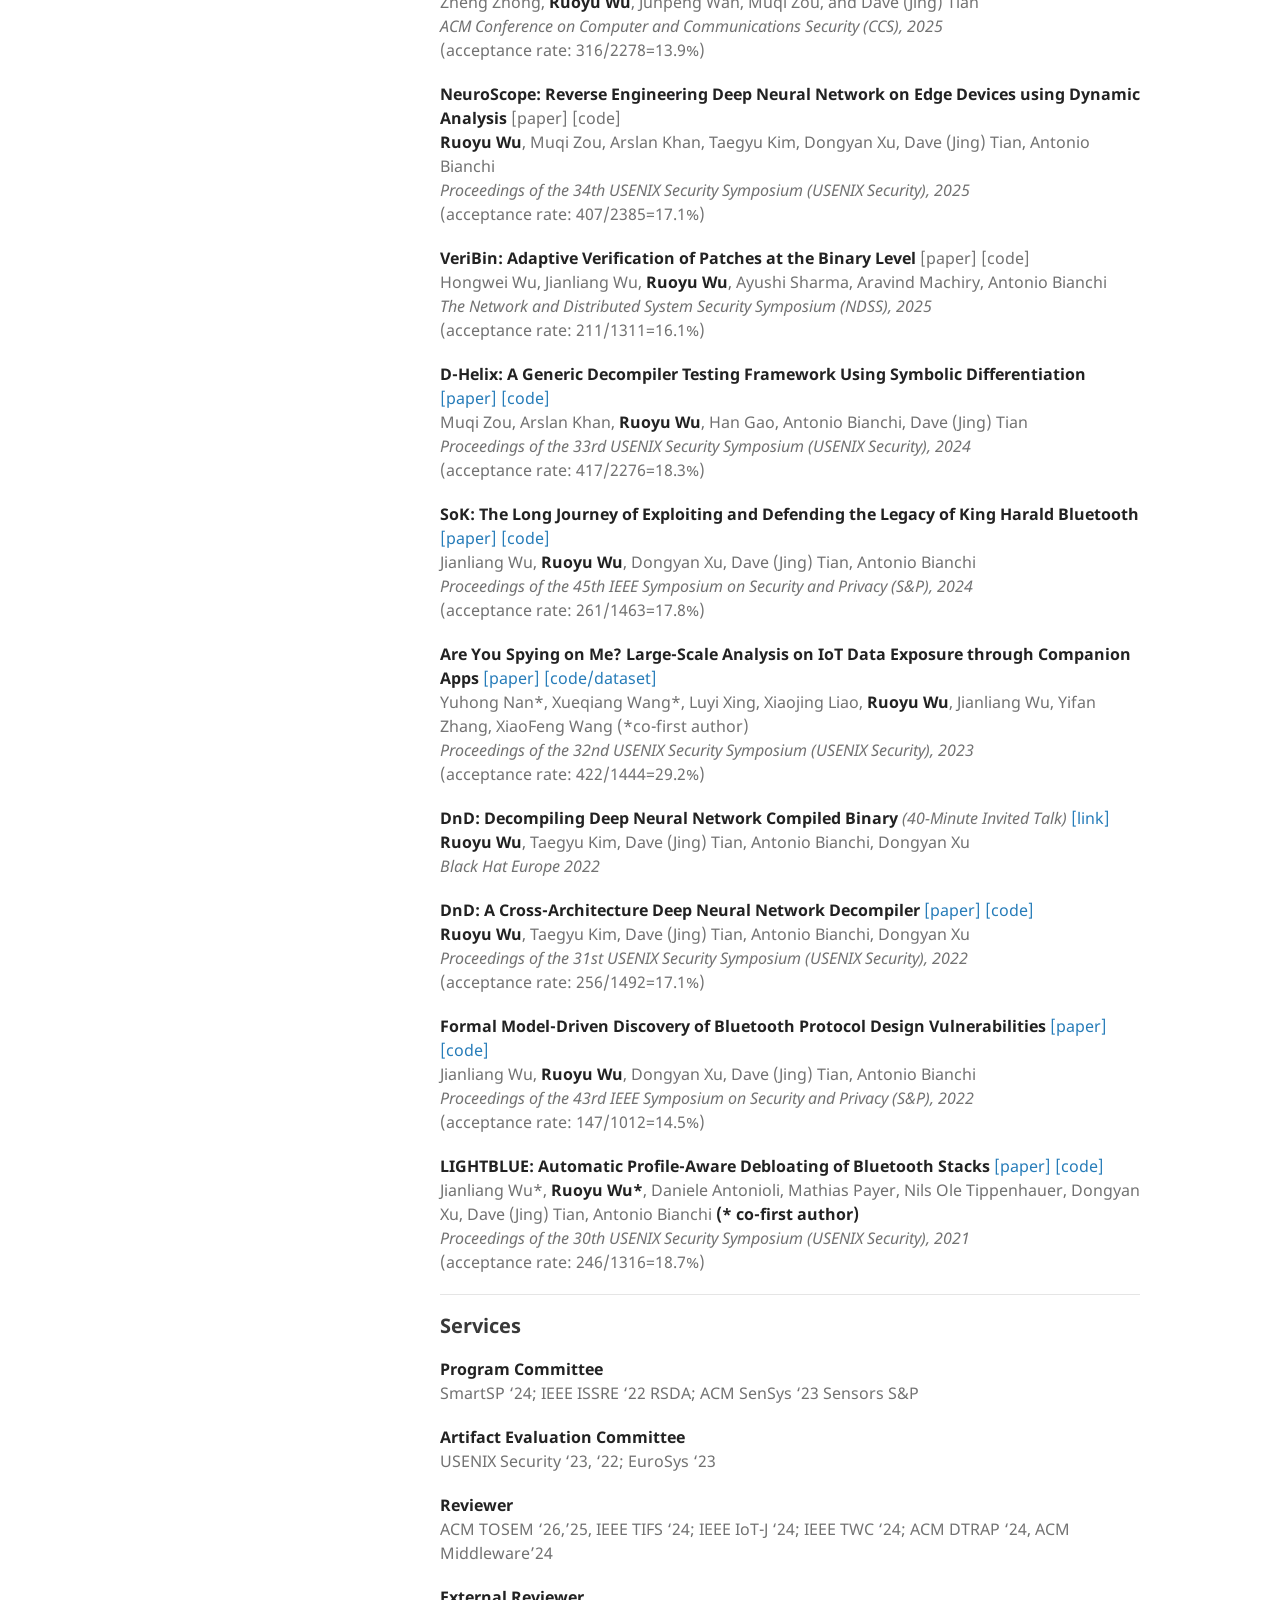
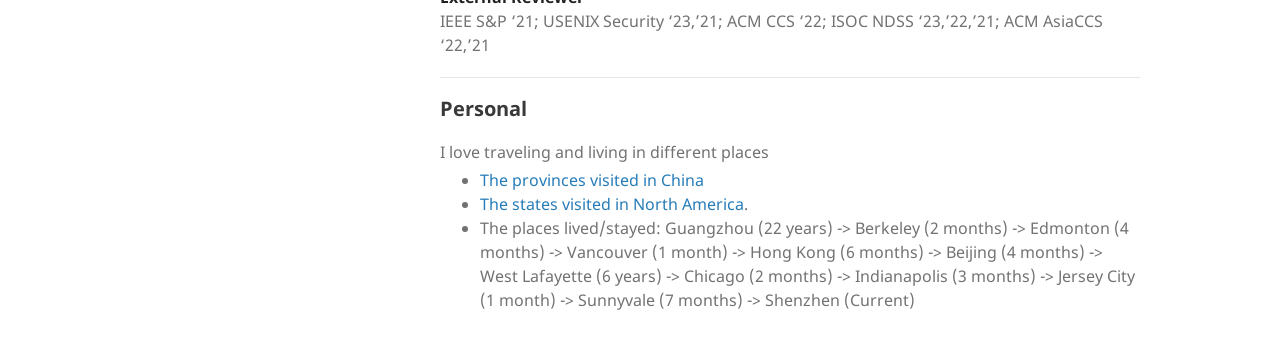
==== commit 17eeb595: "Deploying to master from @ wuruoyu/wuruoyu.github.io.private@3767b6347a7d18c182114307e52fc3612948c57" ====
--- a/index.html
+++ b/index.html
@@ -76,7 +76,7 @@
       <section>
 
       <h2 id="about-me">About Me</h2>
-<p>I am a Software Engineer (Tech Lead) at Tencent in Shenzhen, working on LLM serving optimization. Previously, I was a Software Engineer on the Edge AI team at Google CoreML in Sunnyvale, CA, after an internship with the TPU XLA compiler team.</p>
+<p>I am a Software Engineer (Tech Lead) at Tencent in Shenzhen, working on LLM serving optimization. Previously, I was a Software Engineer on the Edge AI team at Google CoreML (Sunnyvale, CA), after an internship with the TPU XLA compiler team.</p>
 
 <p>I received my Ph.D. in Computer Science from Purdue University in 2024, advised by <a href="https://www.cs.purdue.edu/homes/dxu/">Prof.Dongyan Xu</a> and <a href="http://antoniobianchi.me/">Prof.Antonio Bianchi</a>. My Ph.D. research focuses on AI compilers, specifically the application of program analysis techniques. I received my B.Sc. degree in Computer Science from Sun Yat-sen University in 2018, awarded with two National Scholarships (top 2% in the department) in 2015 <em>and</em> 2017.</p>
 
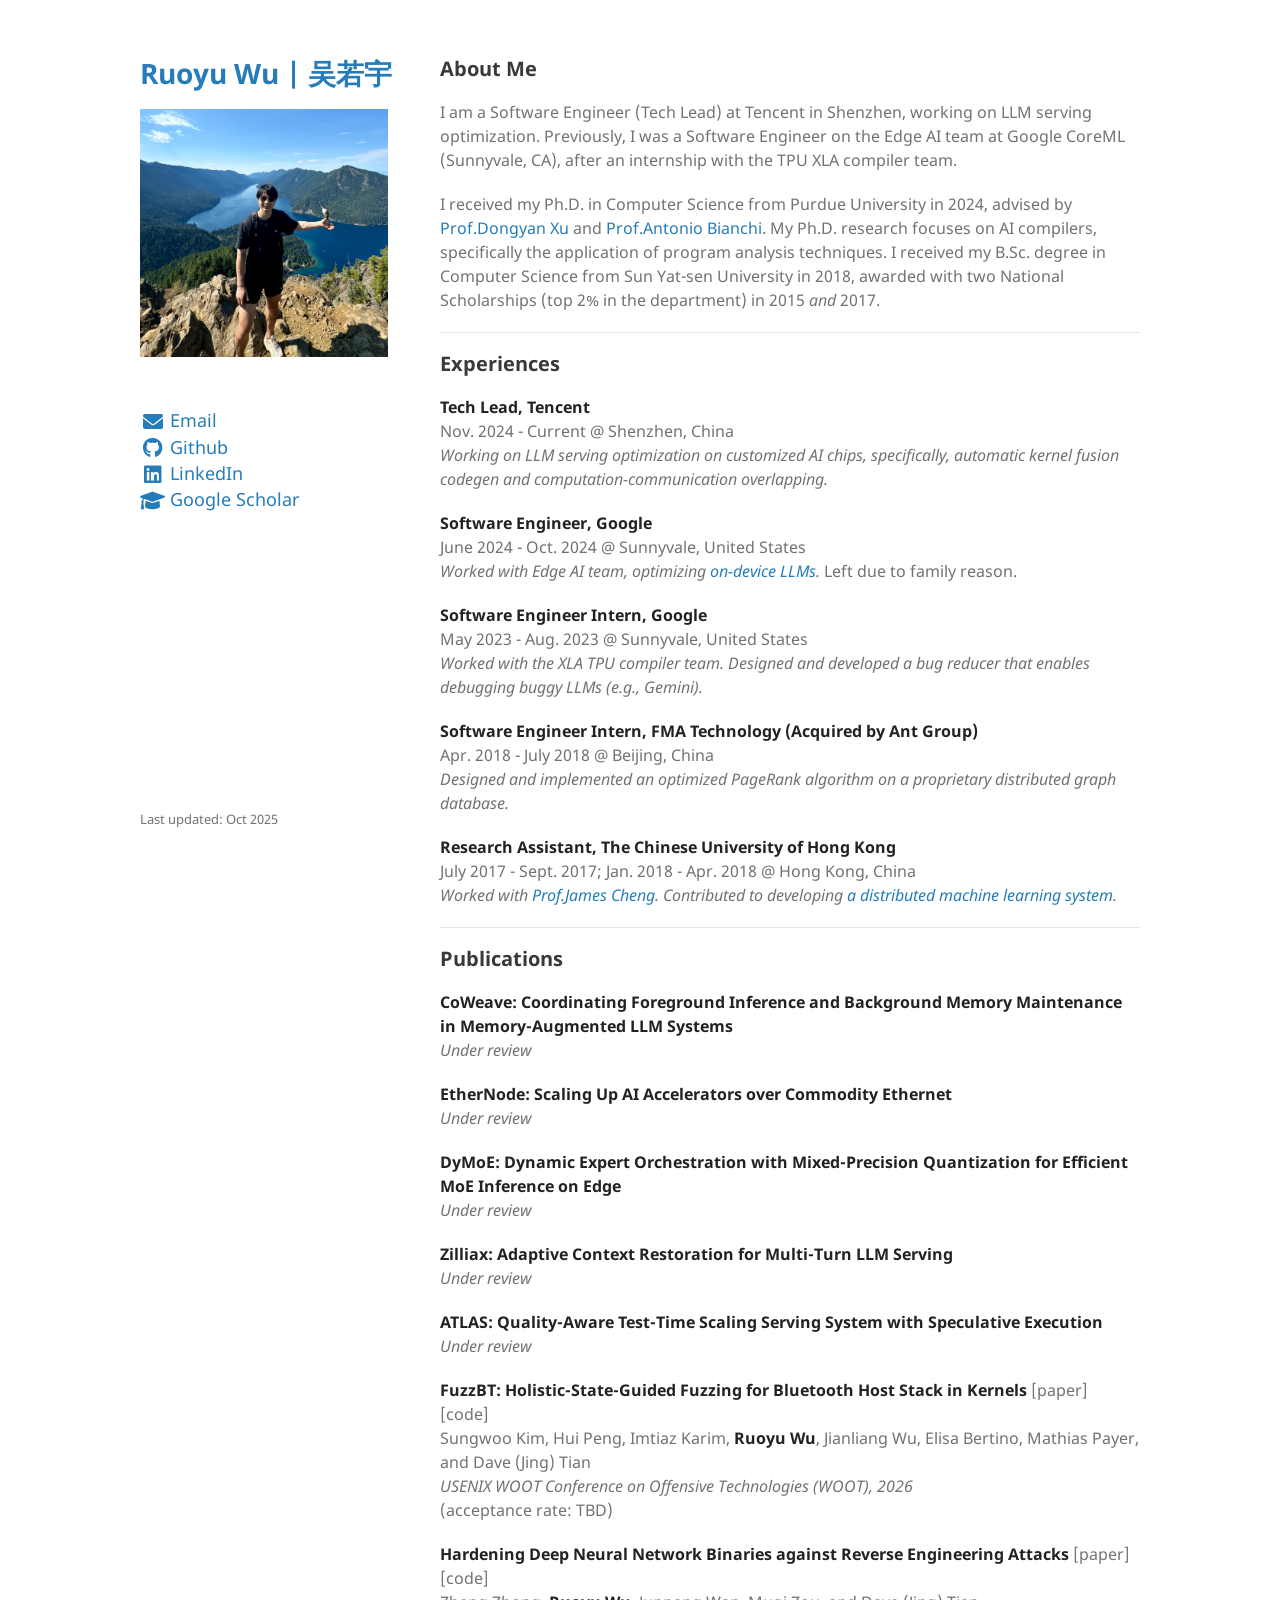
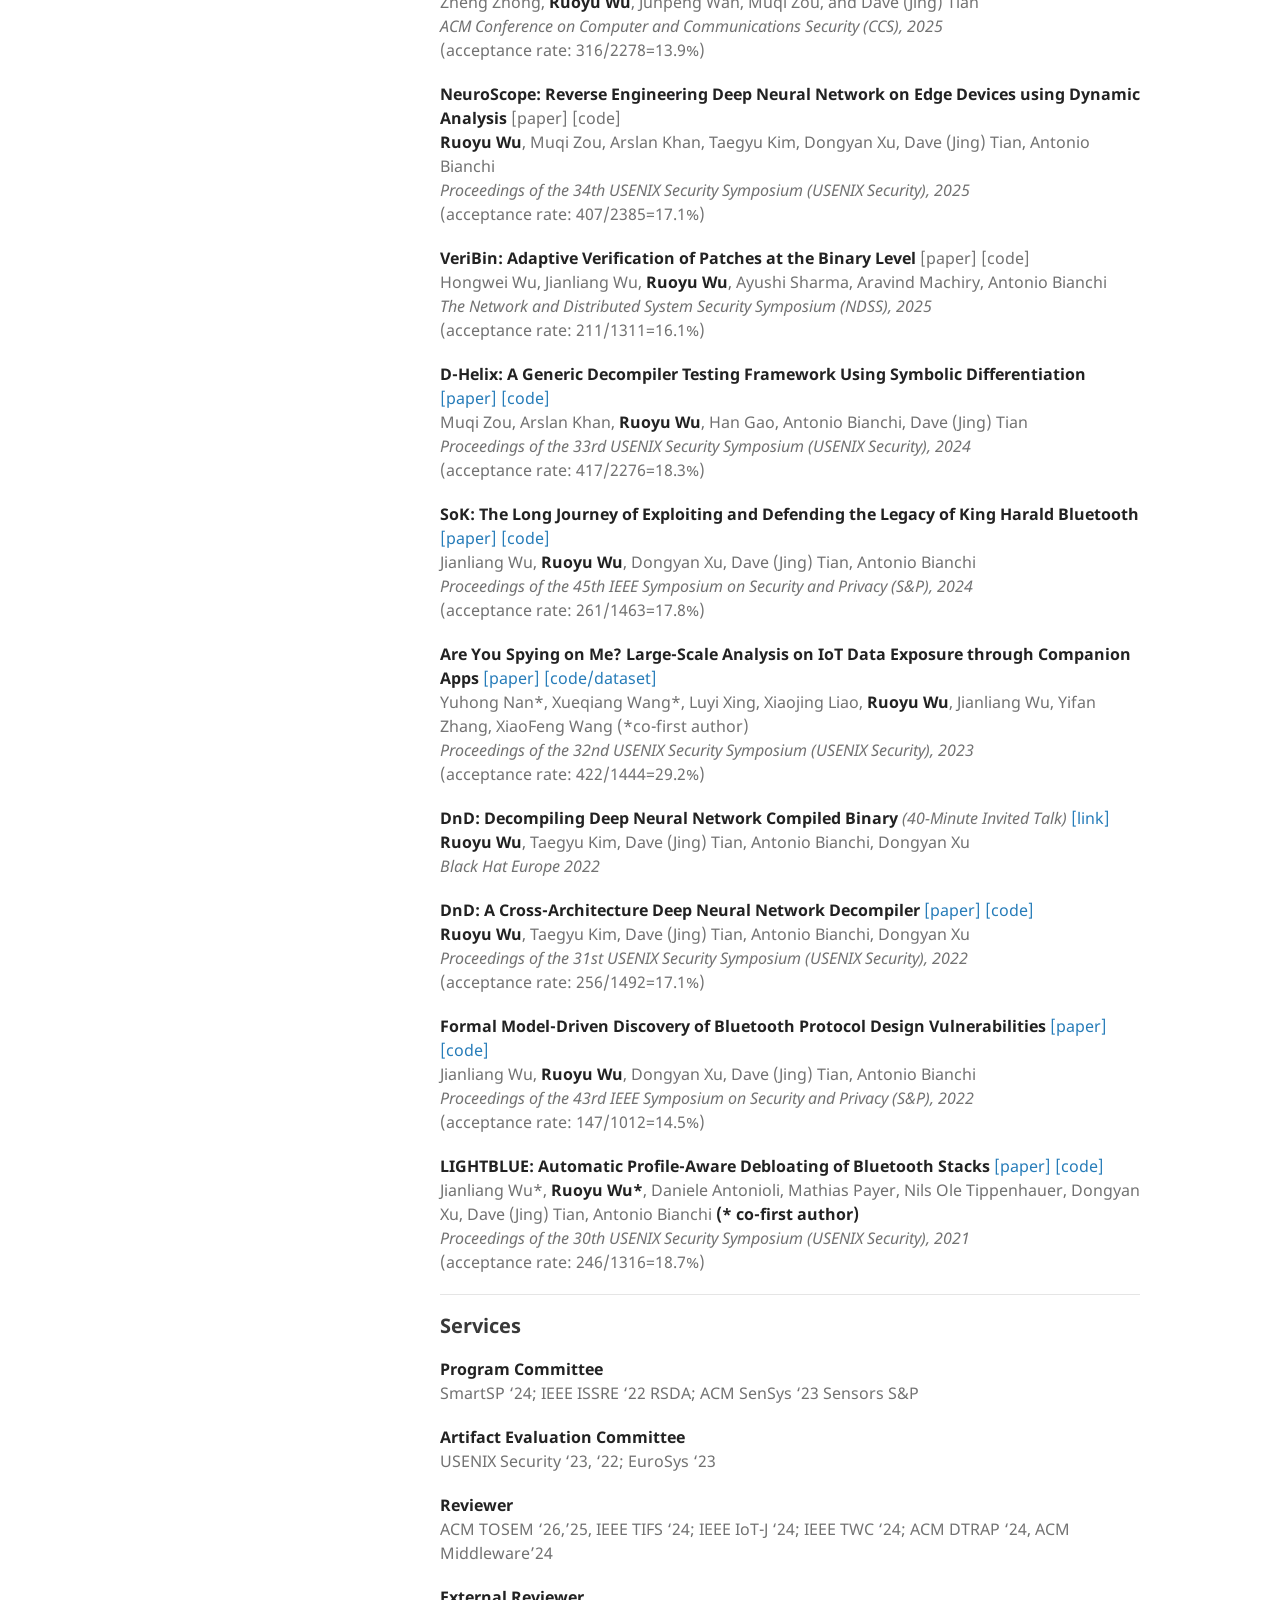
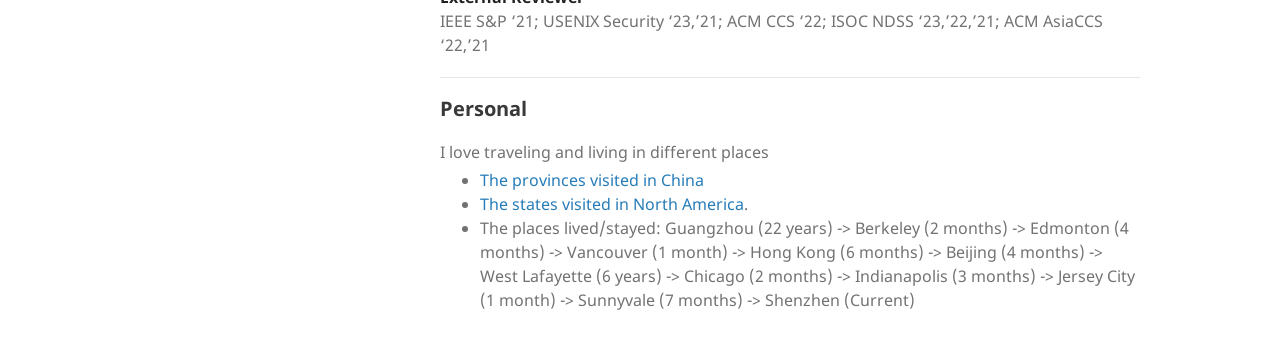
==== commit 494af61f: "Deploying to master from @ wuruoyu/wuruoyu.github.io.private@583f9aff0233ac93085b64acaf6c4eaec9857c2" ====
--- a/index.html
+++ b/index.html
@@ -86,7 +86,7 @@
 
 <p><strong>Tech Lead, Tencent</strong><br />
 Nov. 2024 - Current @ Shenzhen, China<br />
-<em>Working on the software stack for LLM serving, specifically, automatic kernel fusion codegen and computation-communication overlapping.</em></p>
+<em>Working on LLM serving optimization on customized AI chips, specifically, automatic kernel fusion codegen and computation-communication overlapping.</em></p>
 
 <p><strong>Software Engineer, Google</strong><br />
 June 2024 - Oct. 2024 @ Sunnyvale, United States<br />
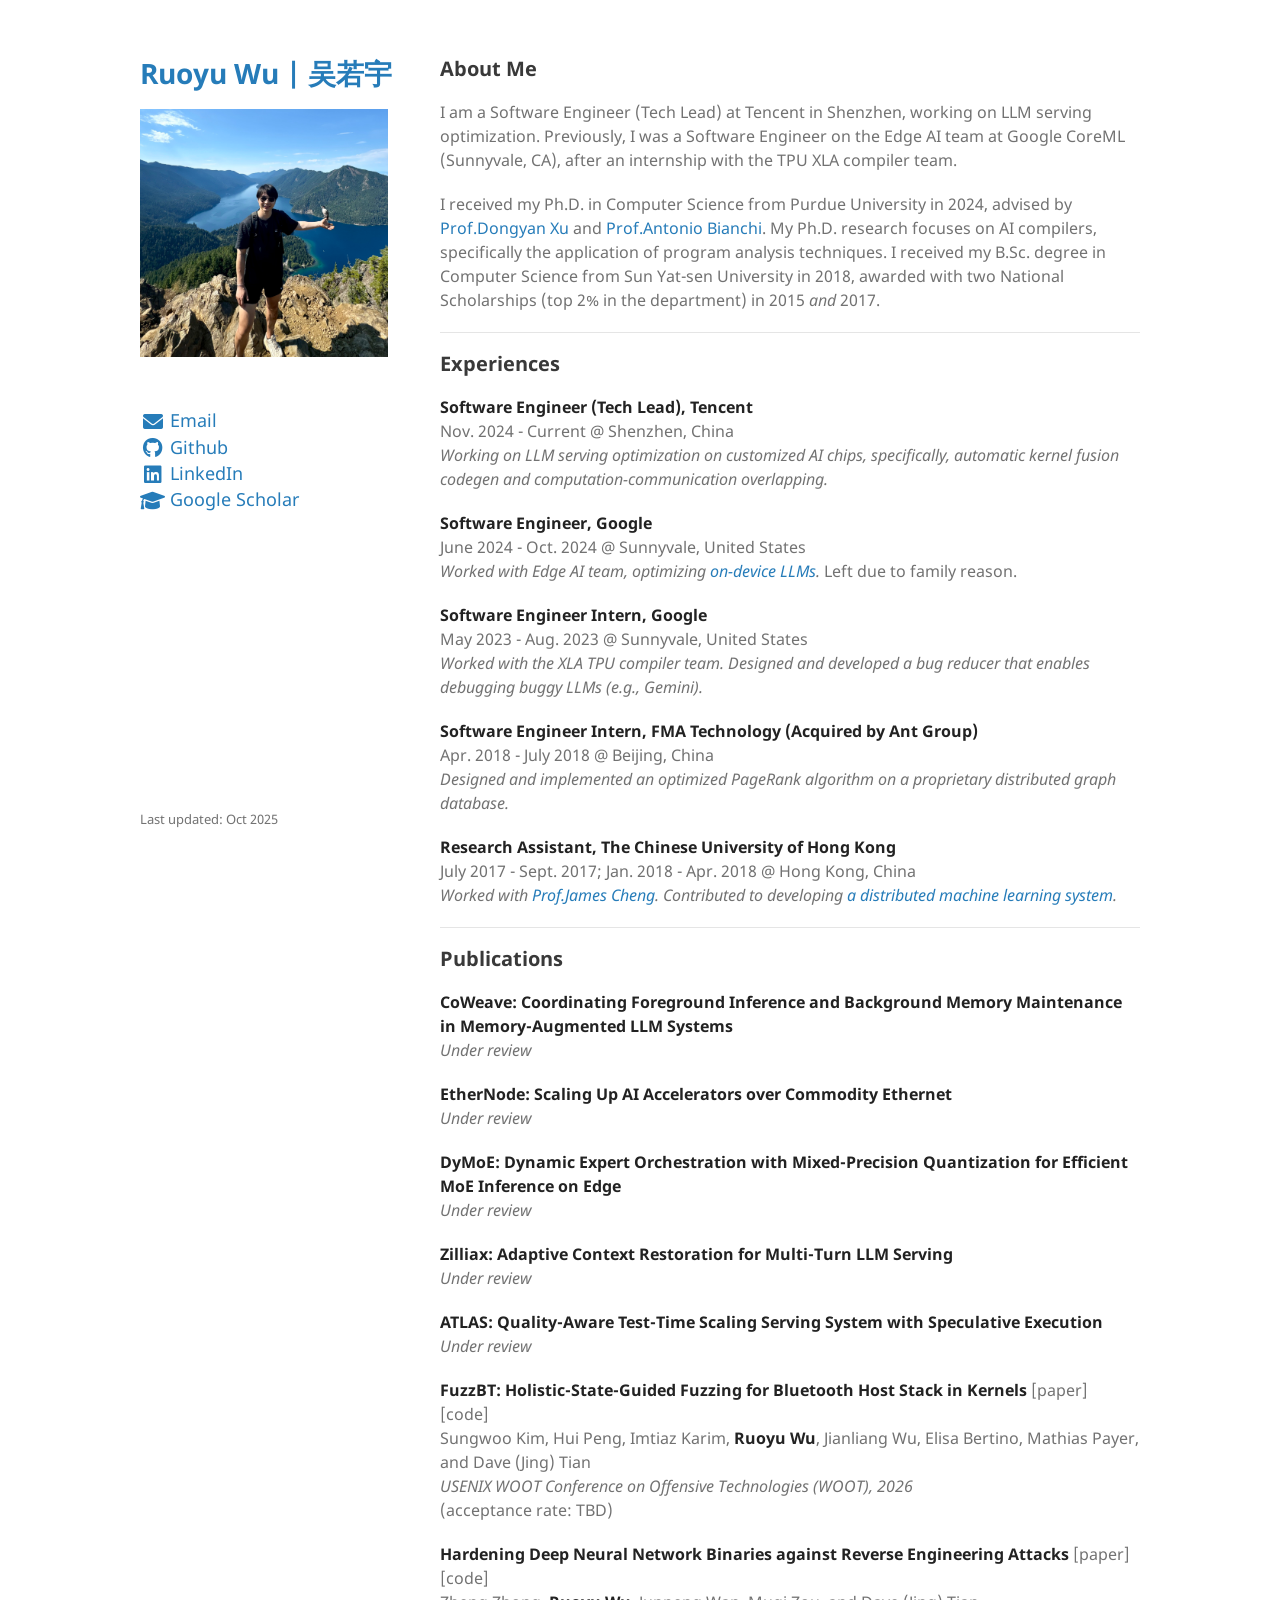
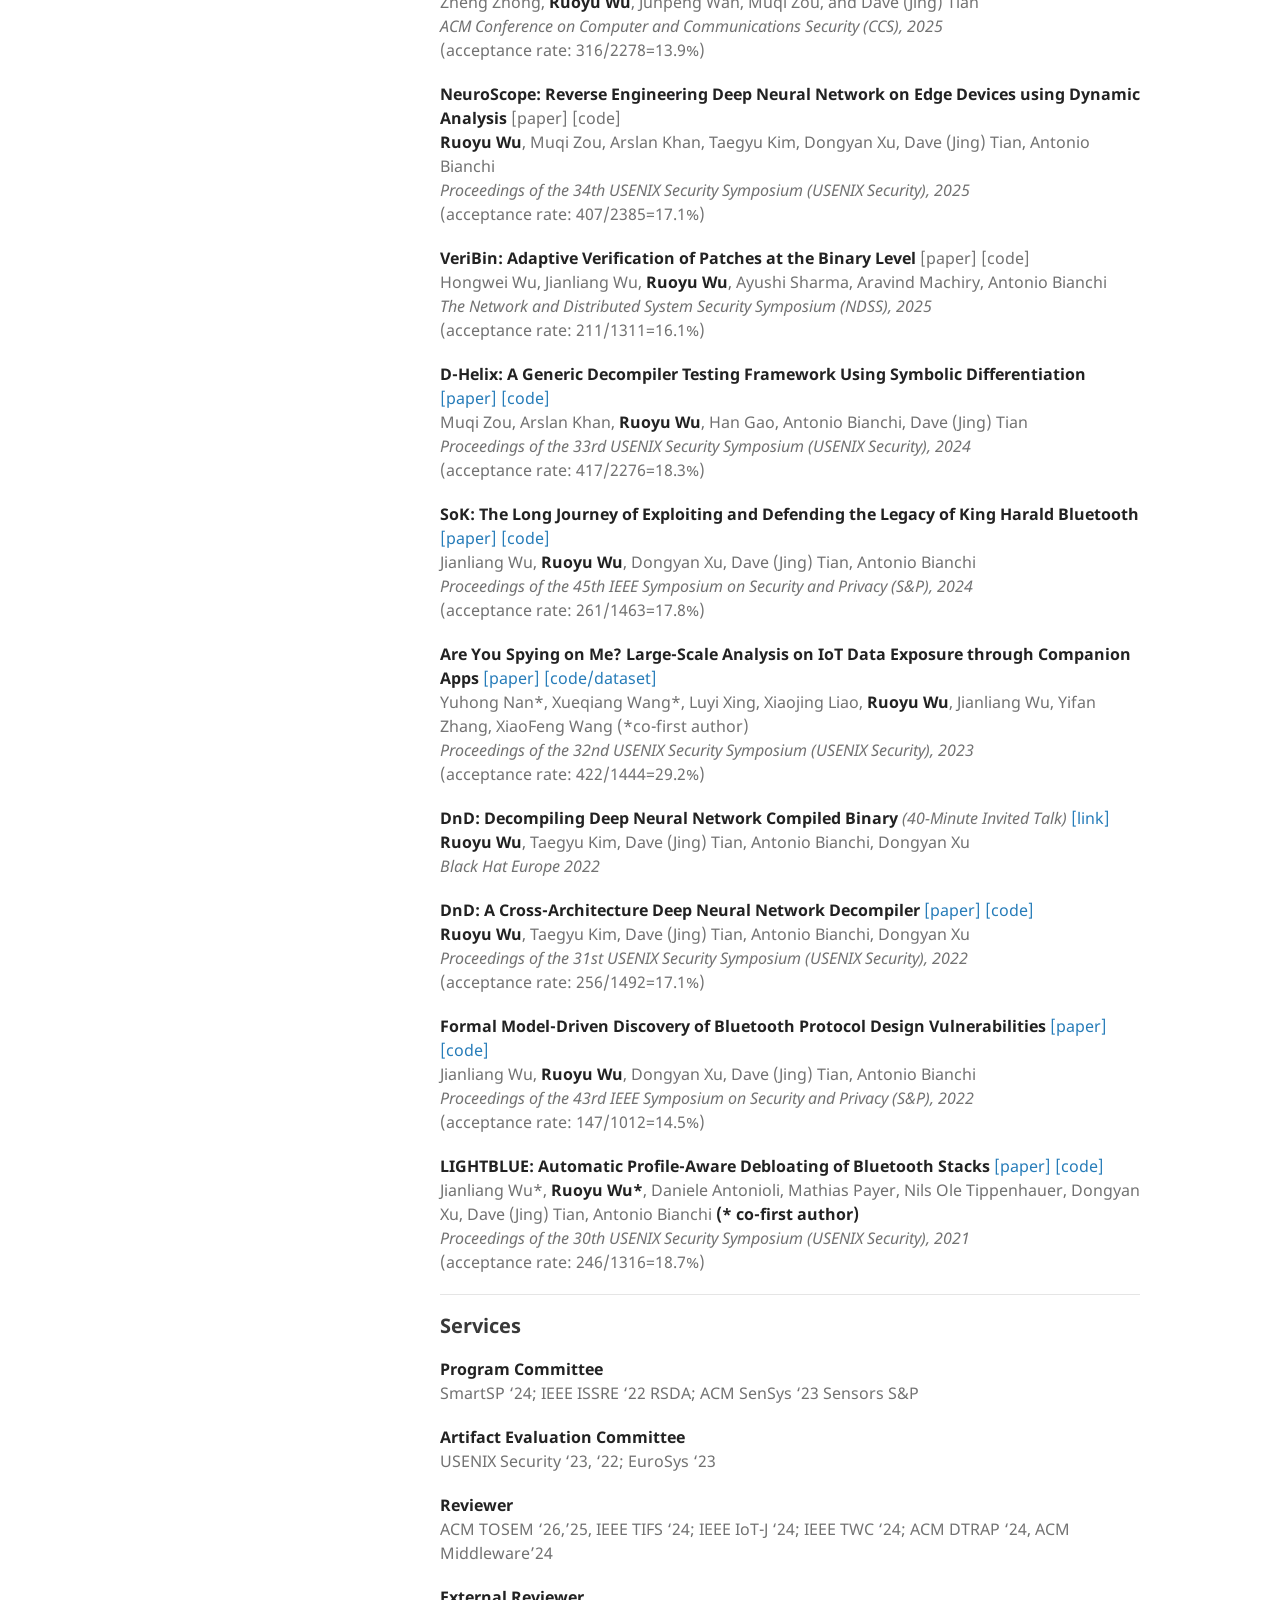
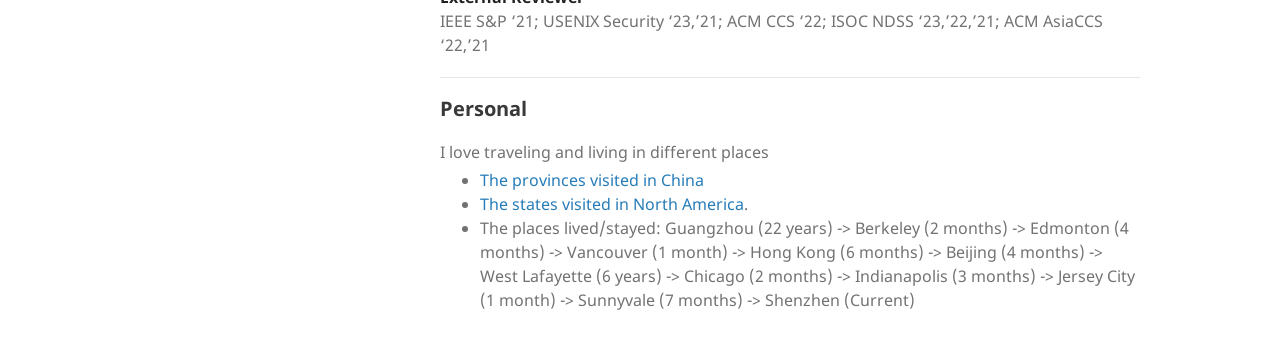
==== commit 54c329e0: "Deploying to master from @ wuruoyu/wuruoyu.github.io.private@3a1f4c3c3ab24436d7a6c97e37e9219d838f480" ====
--- a/index.html
+++ b/index.html
@@ -84,7 +84,7 @@
 
 <h2 id="experiences">Experiences</h2>
 
-<p><strong>Tech Lead, Tencent</strong><br />
+<p><strong>Software Engineer (Tech Lead), Tencent</strong><br />
 Nov. 2024 - Current @ Shenzhen, China<br />
 <em>Working on LLM serving optimization on customized AI chips, specifically, automatic kernel fusion codegen and computation-communication overlapping.</em></p>
 
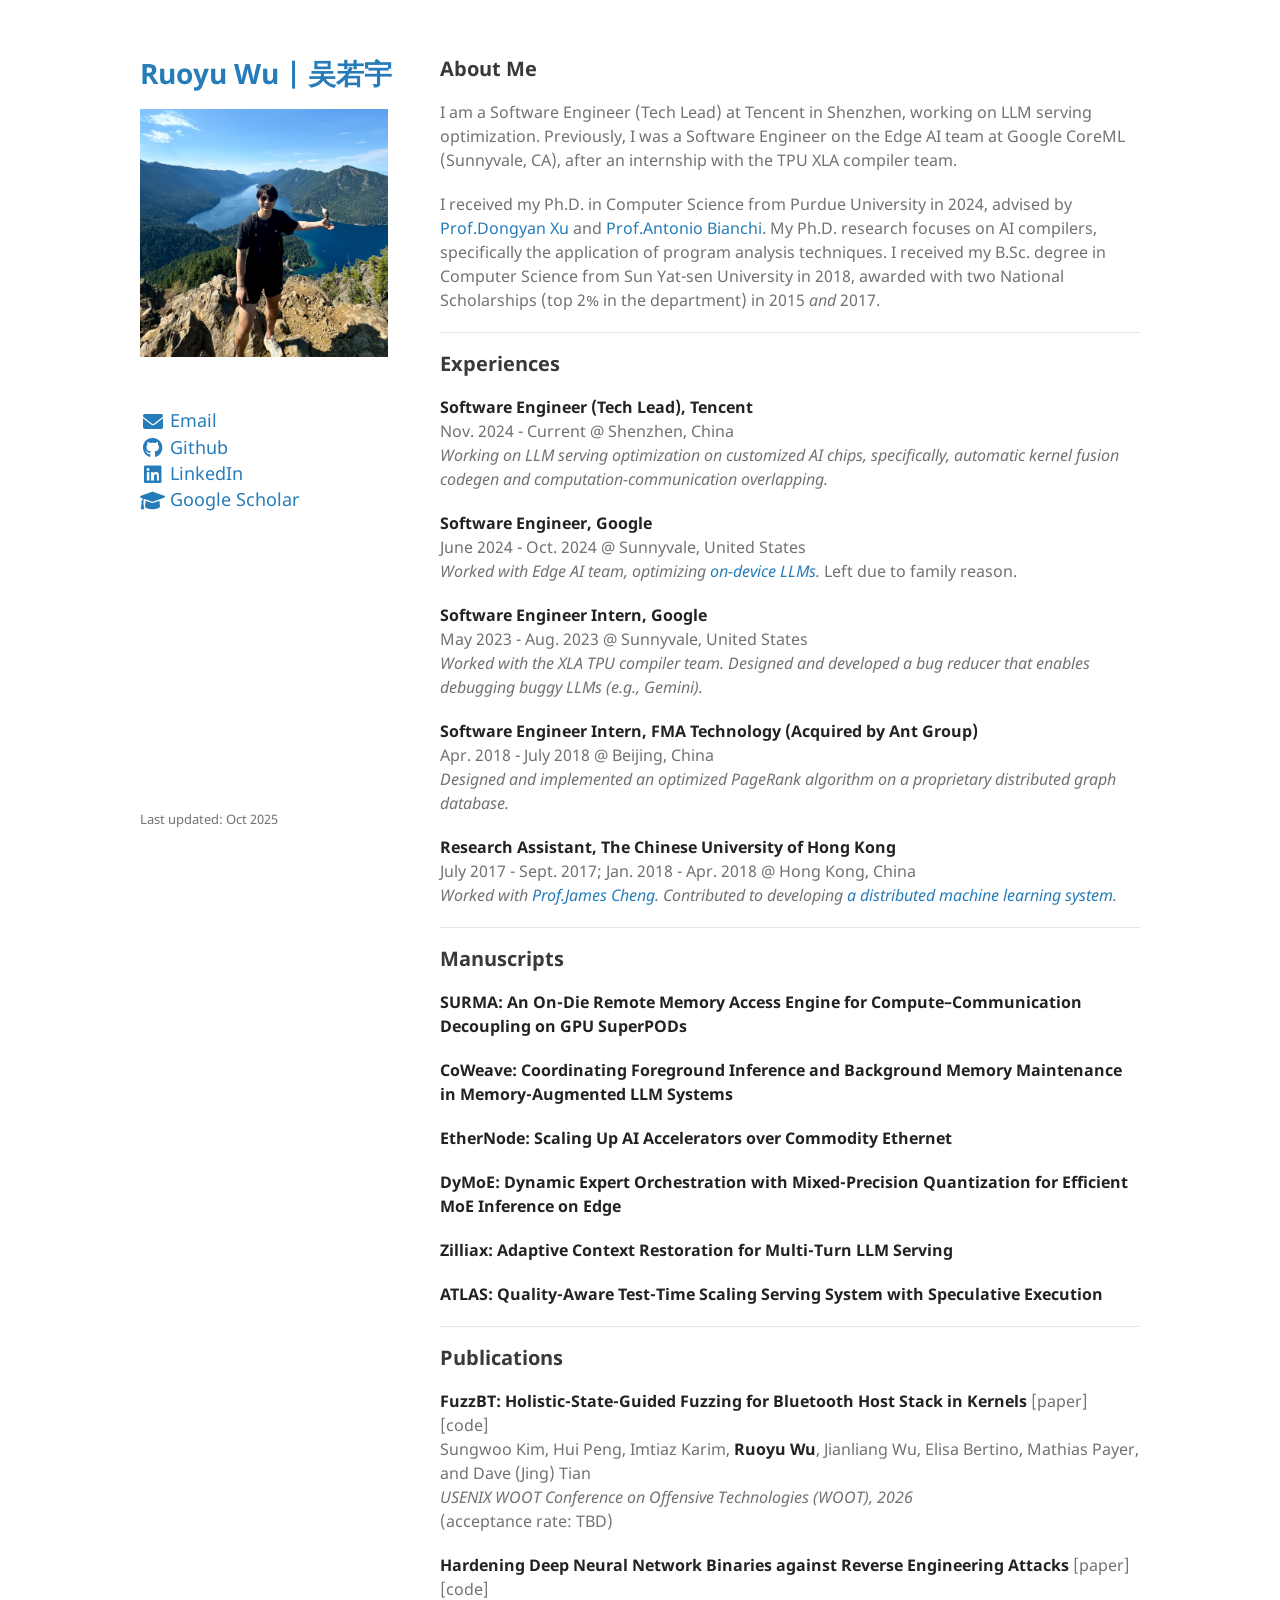
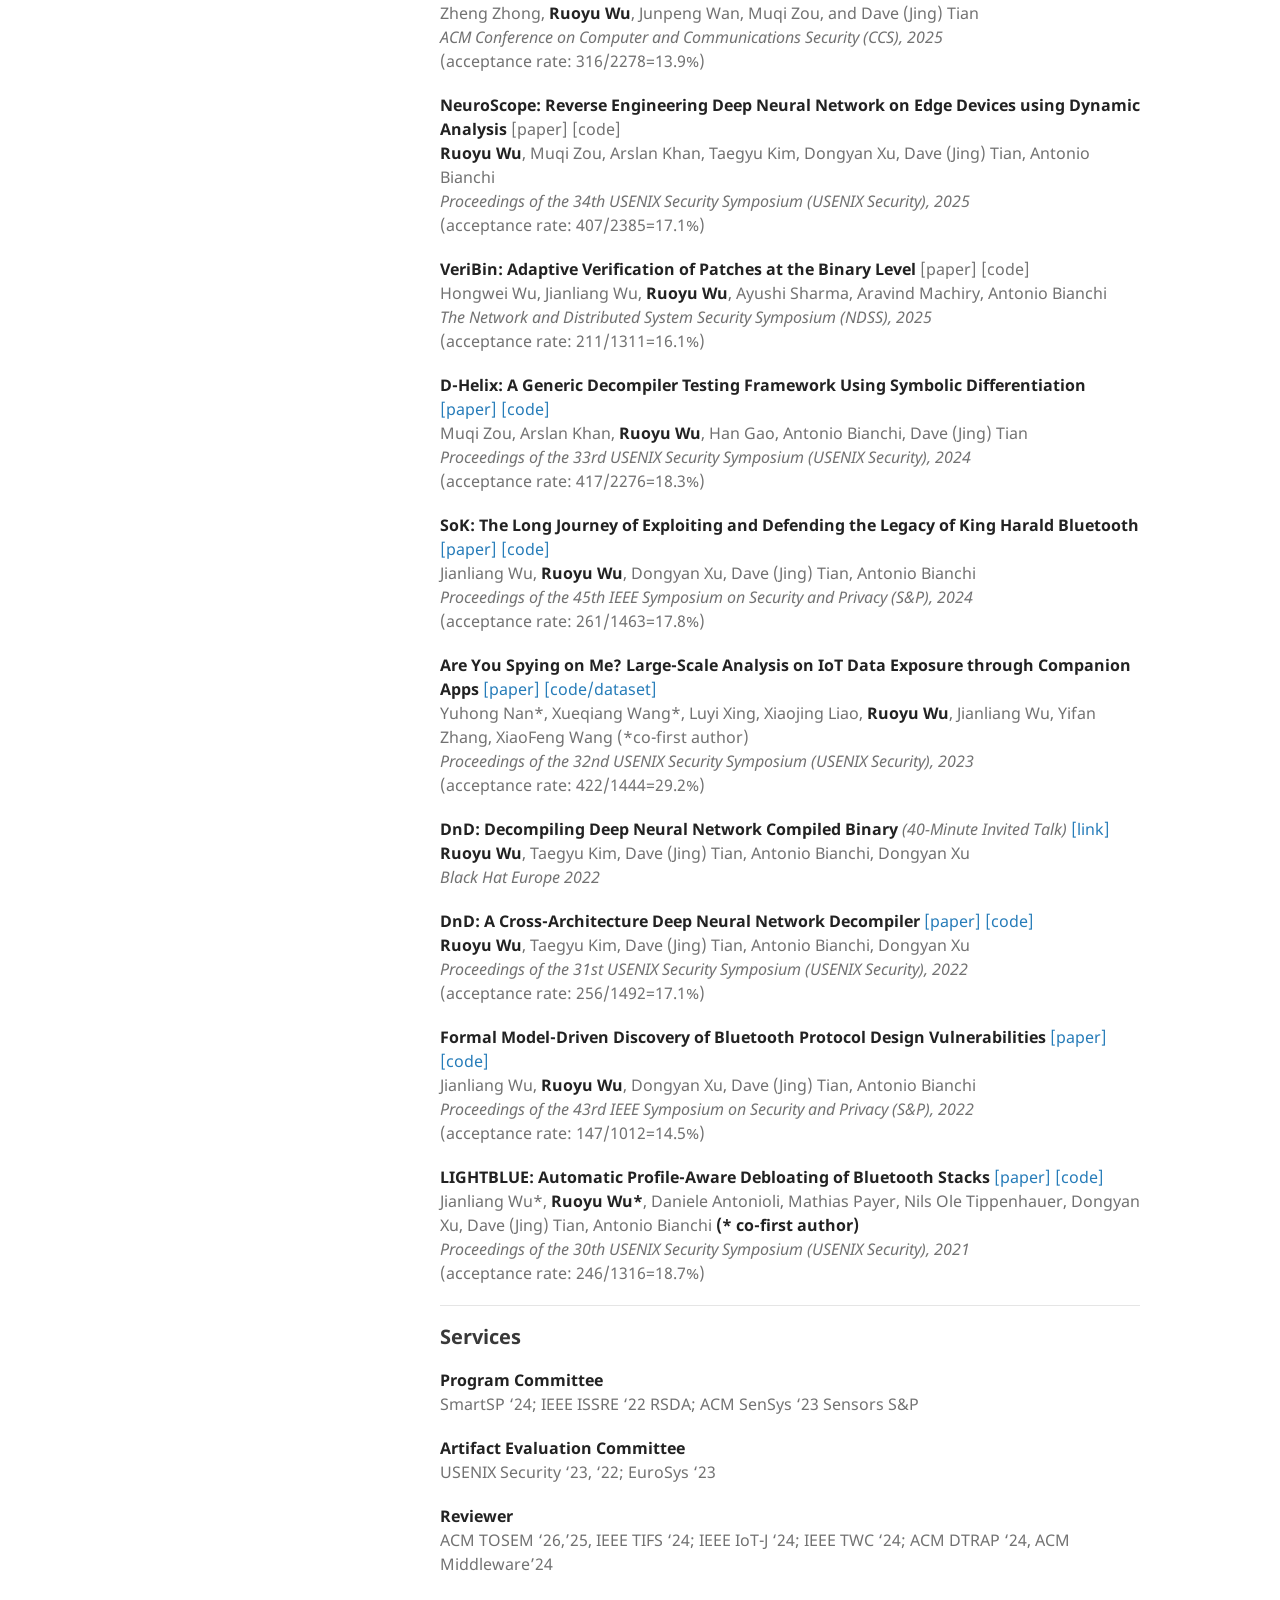
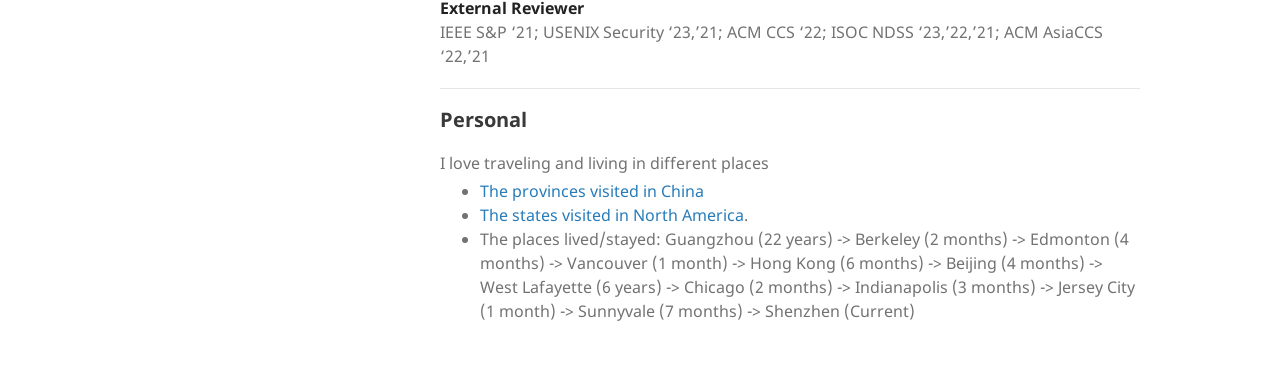
==== commit b867a908: "Deploying to master from @ wuruoyu/wuruoyu.github.io.private@faec43e901c4fda34b99cd6677dc306db1dea90" ====
--- a/index.html
+++ b/index.html
@@ -106,22 +106,23 @@
 
 <hr />
 
+<h2 id="manuscripts">Manuscripts</h2>
+
+<p><strong>SURMA: An On-Die Remote Memory Access Engine for Compute–Communication Decoupling on GPU SuperPODs</strong></p>
+
+<p><strong>CoWeave: Coordinating Foreground Inference and Background Memory Maintenance in Memory-Augmented LLM Systems</strong></p>
+
+<p><strong>EtherNode: Scaling Up AI Accelerators over Commodity Ethernet</strong></p>
+
+<p><strong>DyMoE: Dynamic Expert Orchestration with Mixed-Precision Quantization for Efficient MoE Inference on Edge</strong></p>
+
+<p><strong>Zilliax: Adaptive Context Restoration for Multi-Turn LLM Serving</strong></p>
+
+<p><strong>ATLAS: Quality-Aware Test-Time Scaling Serving System with Speculative Execution</strong></p>
+
+<hr />
+
 <h2 id="publications">Publications</h2>
-
-<p><strong>CoWeave: Coordinating Foreground Inference and Background Memory Maintenance in Memory-Augmented LLM Systems</strong><br />
-<em>Under review</em></p>
-
-<p><strong>EtherNode: Scaling Up AI Accelerators over Commodity Ethernet</strong><br />
-<em>Under review</em></p>
-
-<p><strong>DyMoE: Dynamic Expert Orchestration with Mixed-Precision Quantization for Efficient MoE Inference on Edge</strong><br />
-<em>Under review</em></p>
-
-<p><strong>Zilliax: Adaptive Context Restoration for Multi-Turn LLM Serving</strong><br />
-<em>Under review</em></p>
-
-<p><strong>ATLAS: Quality-Aware Test-Time Scaling Serving System with Speculative Execution</strong><br />
-<em>Under review</em></p>
 
 <p><strong>FuzzBT: Holistic-State-Guided Fuzzing for Bluetooth Host Stack in Kernels</strong> [paper] [code]<br />
 Sungwoo Kim, Hui Peng, Imtiaz Karim, <strong>Ruoyu Wu</strong>, Jianliang Wu, Elisa Bertino, Mathias Payer, and Dave (Jing) Tian<br />
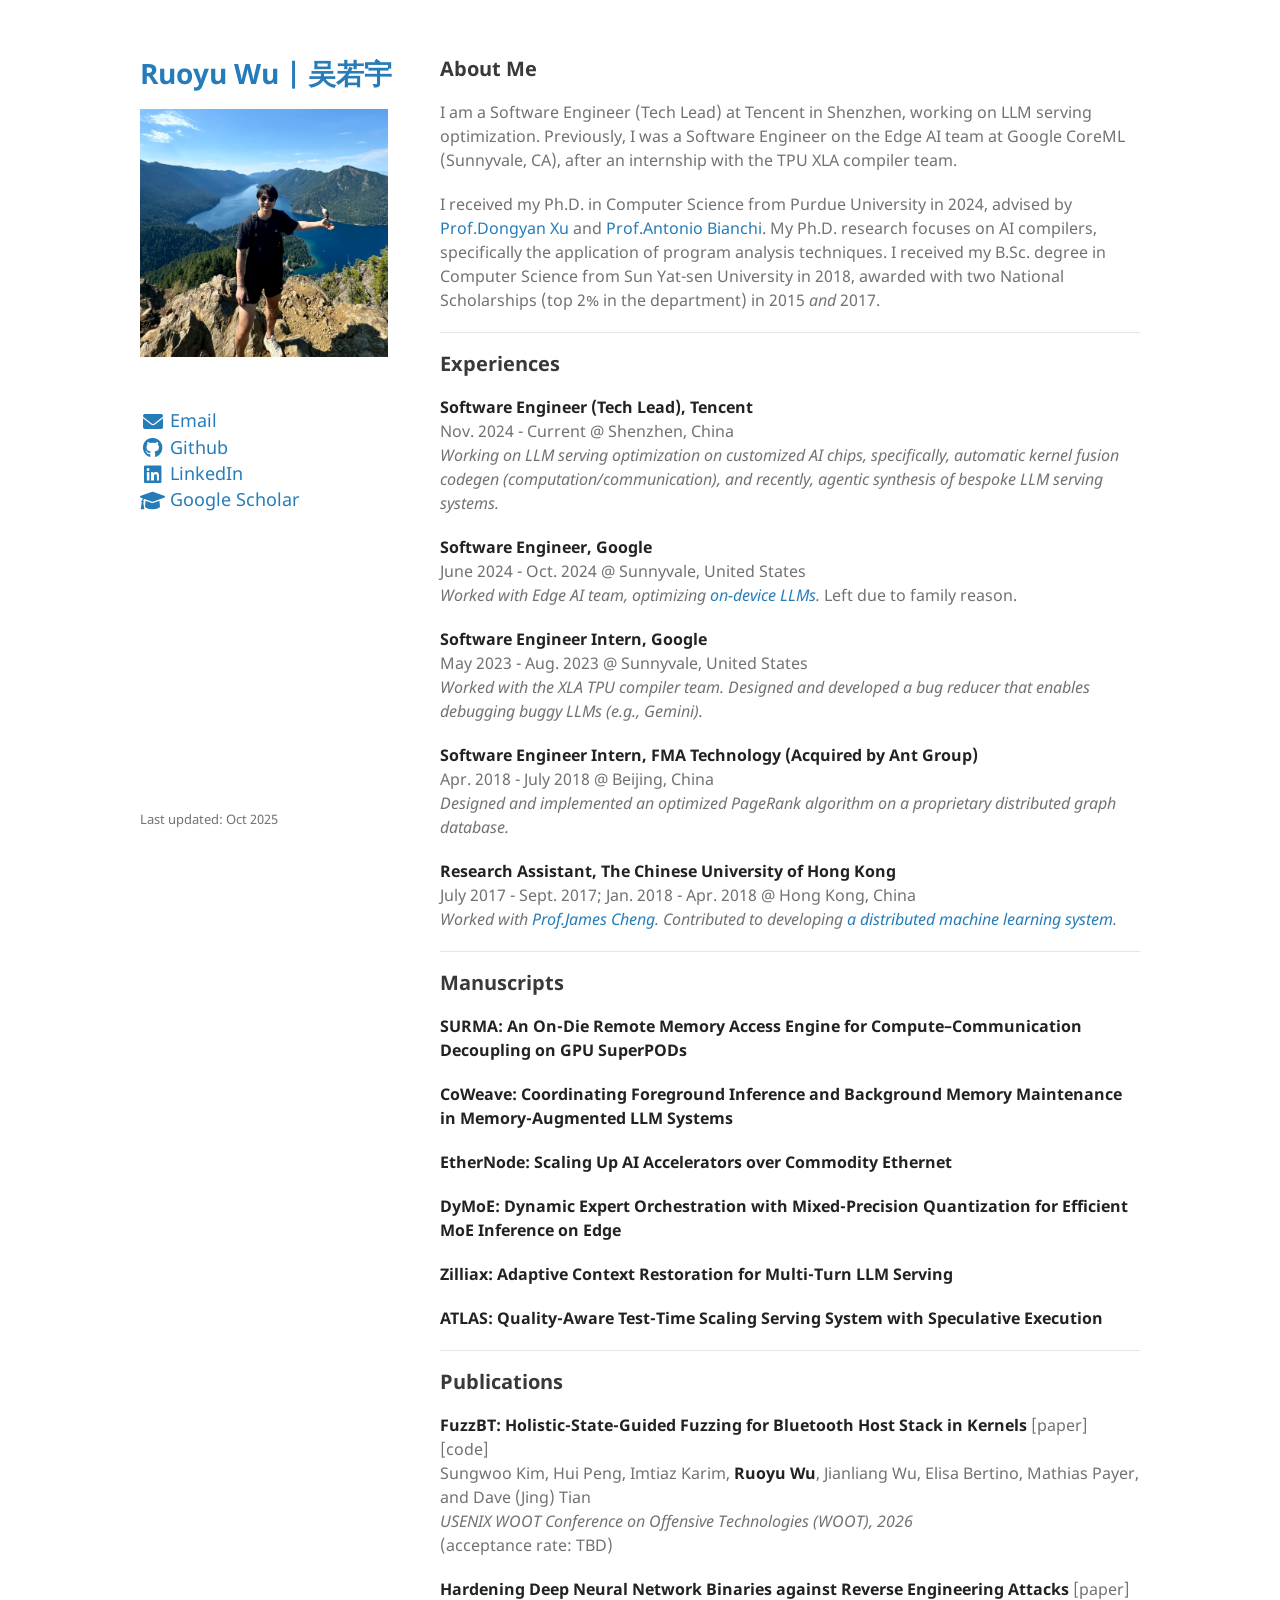
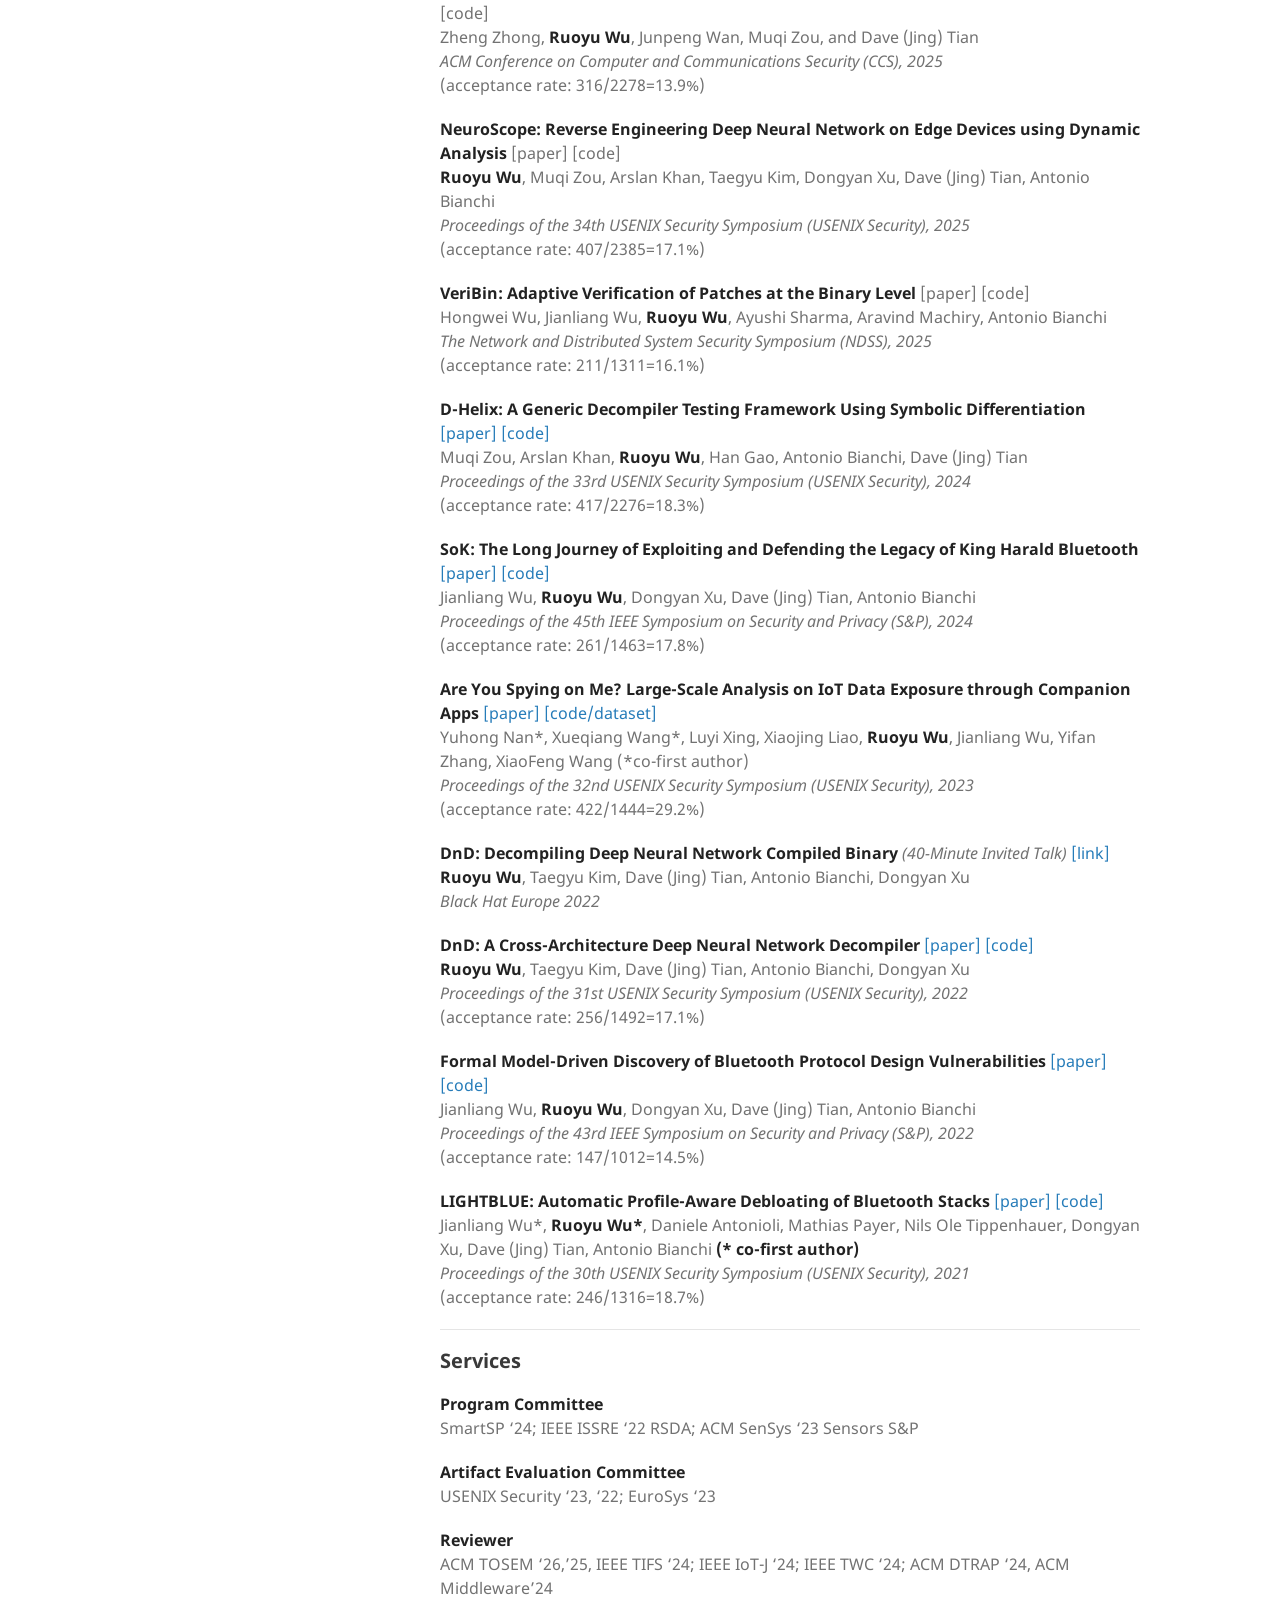
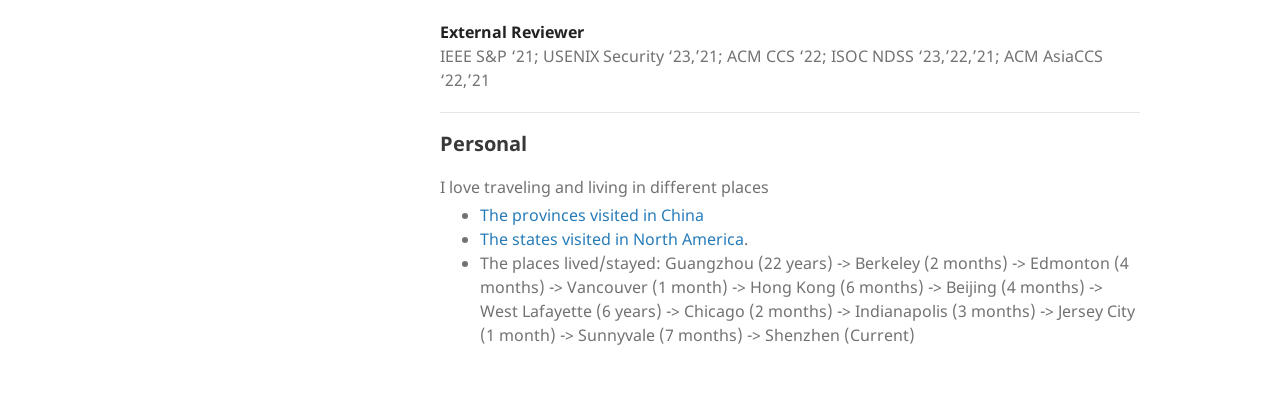
==== commit ebe8c513: "Deploying to master from @ wuruoyu/wuruoyu.github.io.private@32e69defa6d043dccb4ae80af1c84892a59407c" ====
--- a/index.html
+++ b/index.html
@@ -86,7 +86,7 @@
 
 <p><strong>Software Engineer (Tech Lead), Tencent</strong><br />
 Nov. 2024 - Current @ Shenzhen, China<br />
-<em>Working on LLM serving optimization on customized AI chips, specifically, automatic kernel fusion codegen and computation-communication overlapping.</em></p>
+<em>Working on LLM serving optimization on customized AI chips, specifically, automatic kernel fusion codegen (computation/communication), and recently, agentic synthesis of bespoke LLM serving systems.</em></p>
 
 <p><strong>Software Engineer, Google</strong><br />
 June 2024 - Oct. 2024 @ Sunnyvale, United States<br />
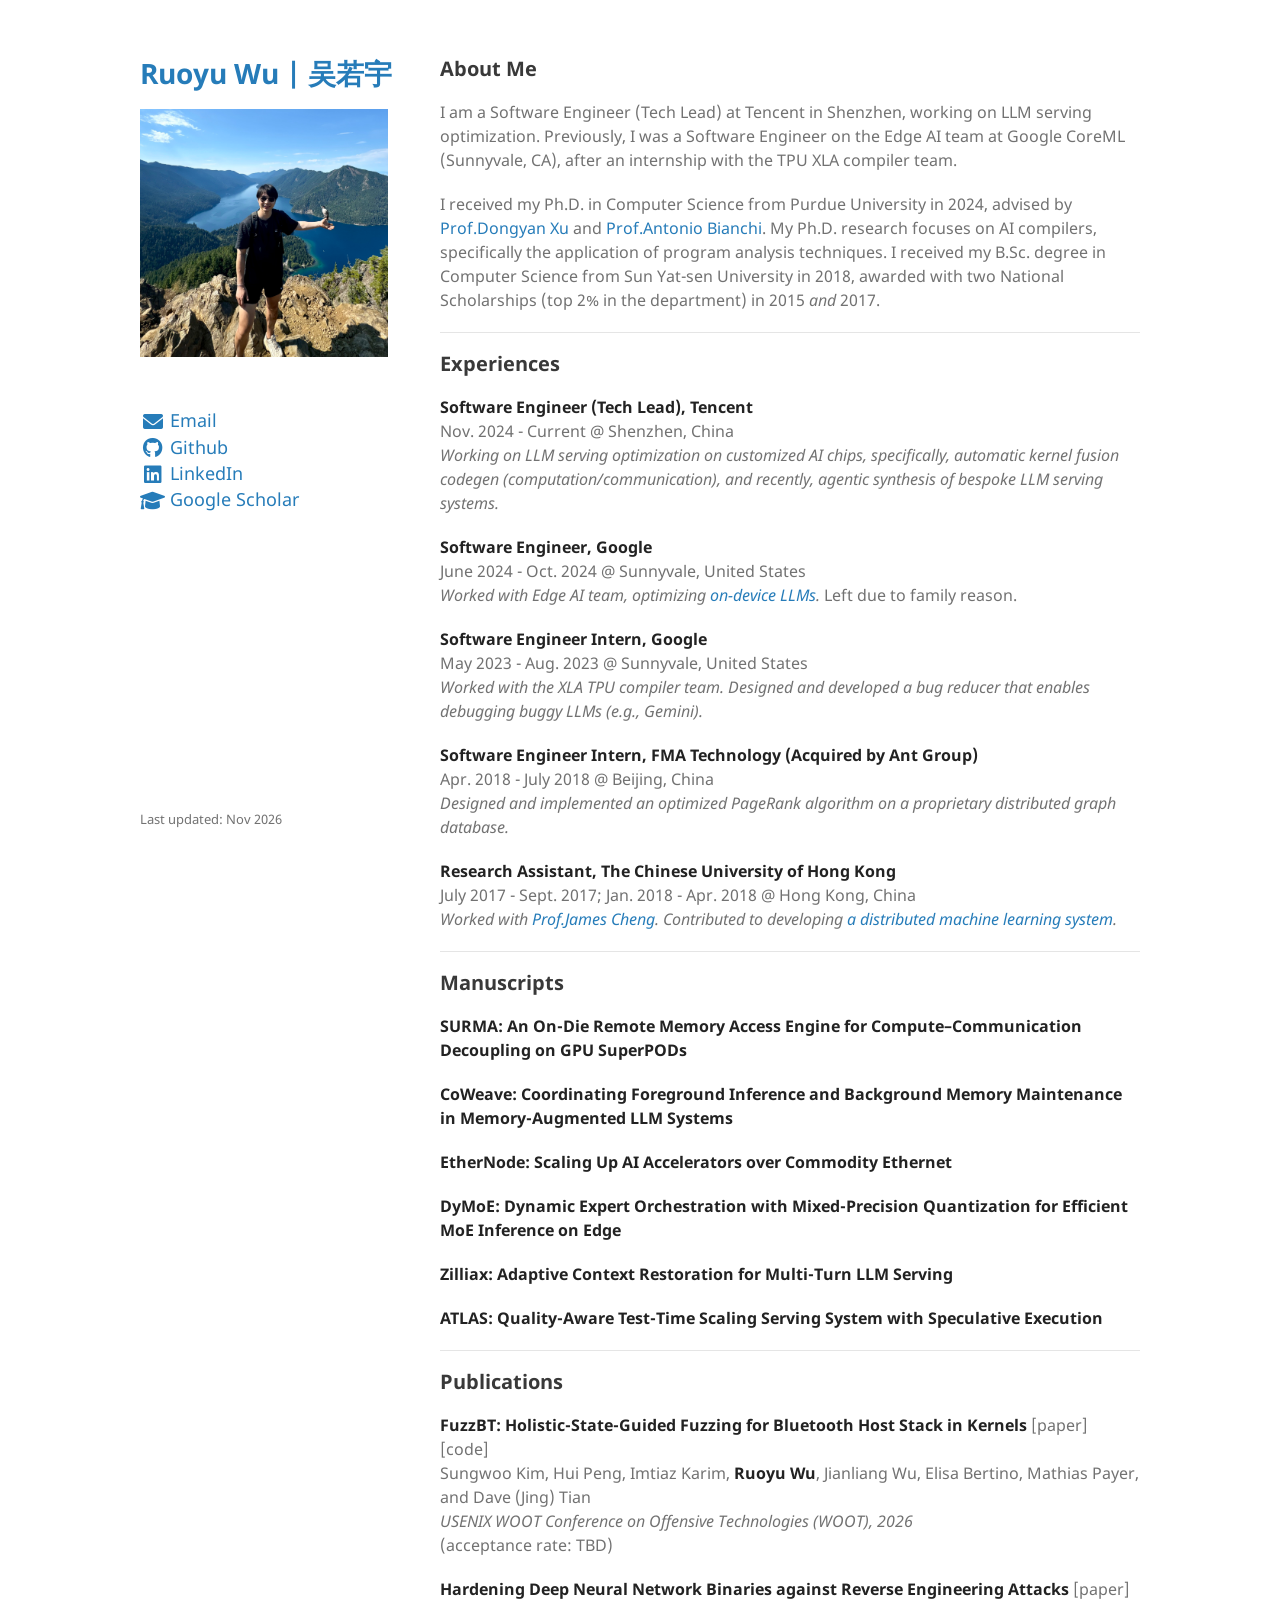
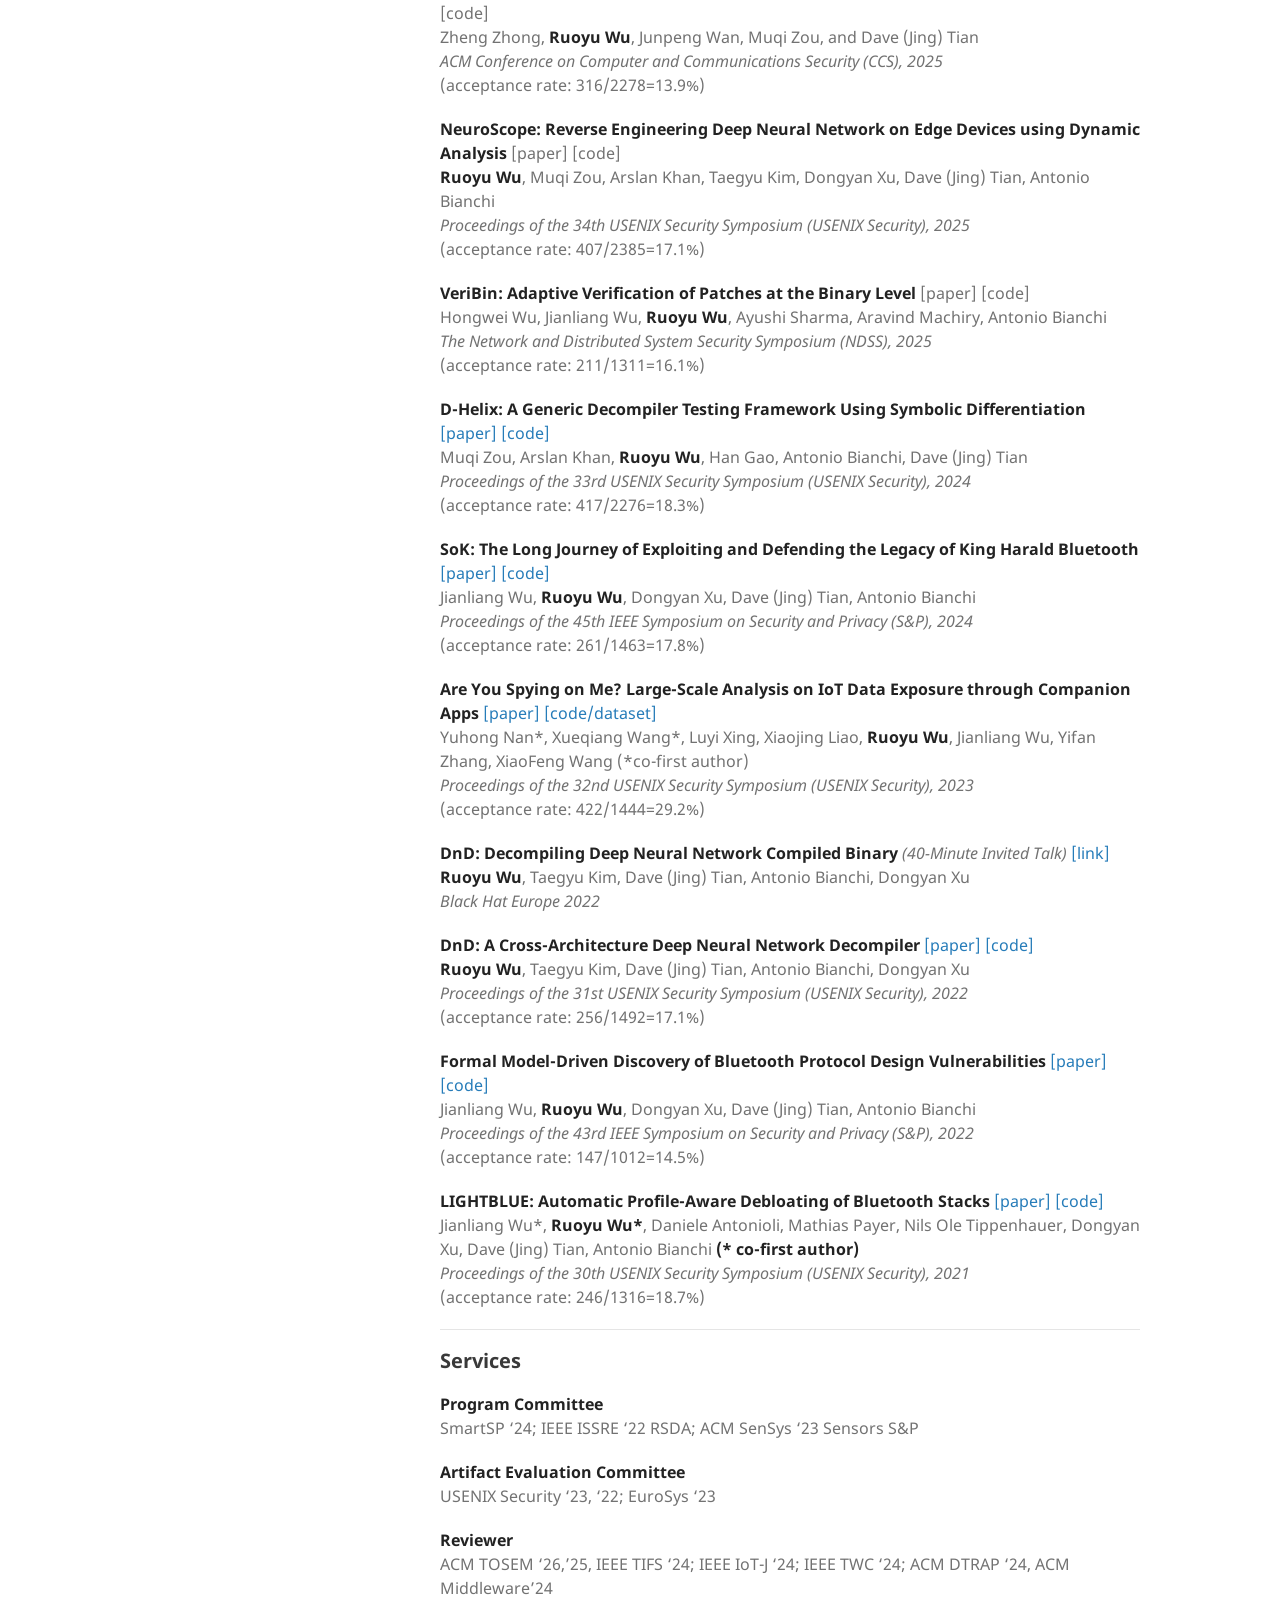
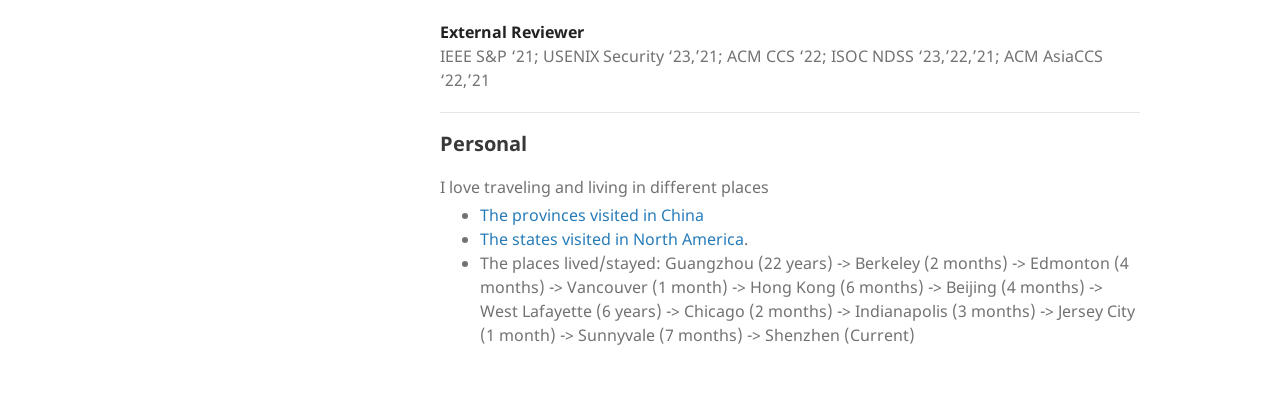
==== commit 976bfe73: "Deploying to master from @ wuruoyu/wuruoyu.github.io.private@4fe67363bf21224f4238fb8d635689f0ee5582a" ====
--- a/index.html
+++ b/index.html
@@ -212,7 +212,7 @@
         
 
         
-        <p><small> Last updated: Oct 2025</small></p>
+        <p><small> Last updated: Nov 2026</small></p>
         
       </footer>
     </div>
